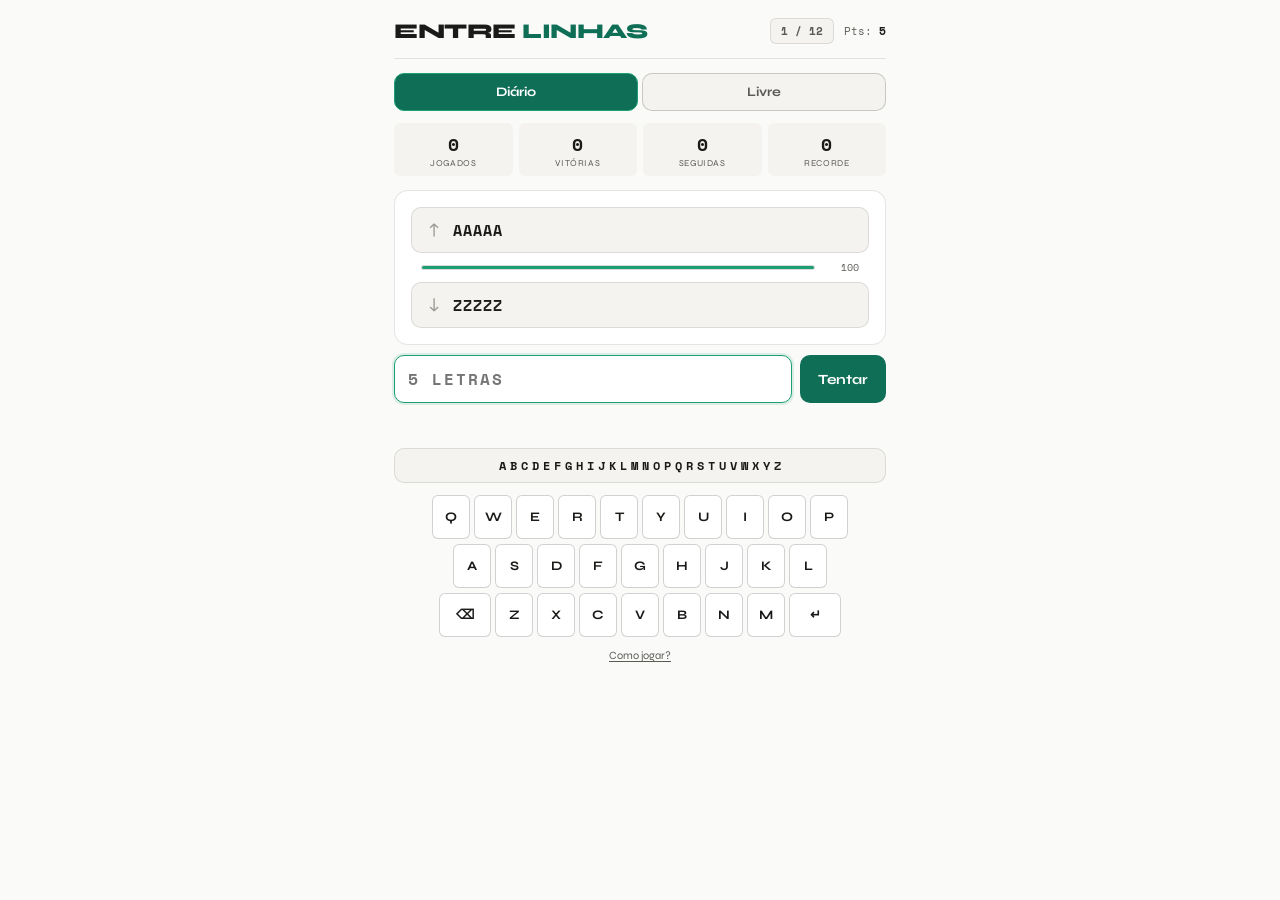
==== index.html @ 38214c8c "Rename entre-linhas.html to index.html" ====
<!DOCTYPE html>
<html lang="pt">
<head>
<meta charset="UTF-8"/>
<meta name="viewport" content="width=device-width, initial-scale=1, maximum-scale=1, user-scalable=no"/>
<title>Entre Linhas</title>
<link rel="preconnect" href="https://fonts.googleapis.com"/>
<link href="https://fonts.googleapis.com/css2?family=Syne:wght@400;700;800&family=Space+Mono:wght@400;700&display=swap" rel="stylesheet"/>
<style>
*{box-sizing:border-box;margin:0;padding:0}
:root{
  --green:#27500A;--green-mid:#3B6D11;--green-light:#EAF3DE;--green-border:#639922;
  --amber:#854F0B;--amber-mid:#BA7517;--amber-light:#FAEEDA;--amber-border:#EF9F27;
  --red:#791F1F;--red-mid:#A32D2D;--red-light:#FCEBEB;--red-border:#E24B4A;
  --teal:#085041;--teal-mid:#0F6E56;--teal-light:#E1F5EE;--teal-border:#1D9E75;
  --bg:#fafaf8;--surface:#fff;--surface2:#f4f3ef;
  --text:#1a1a18;--text2:#5a5a56;--text3:#9a9a94;
  --border:rgba(0,0,0,0.10);--border2:rgba(0,0,0,0.18);
  --radius:10px;--radius-sm:6px;--radius-lg:14px;
}
@media(prefers-color-scheme:dark){
  :root{
    --bg:#1a1a18;--surface:#242420;--surface2:#2e2e2a;
    --text:#f0efe8;--text2:#9a9a94;--text3:#5a5a56;
    --border:rgba(255,255,255,0.09);--border2:rgba(255,255,255,0.16);
    --green-light:#173404;--green-border:#3B6D11;--green:#C0DD97;
    --teal-light:#04342C;--teal-border:#0F6E56;--teal:#9FE1CB;
    --amber-light:#412402;--amber-border:#854F0B;--amber:#FAC775;
    --red-light:#501313;--red-border:#791F1F;--red:#F7C1C1;
  }
}
html,body{background:var(--bg);color:var(--text);font-family:'Syne',sans-serif}
#app{max-width:520px;margin:0 auto;padding:0 14px 40px;display:flex;flex-direction:column}

header{display:flex;align-items:center;justify-content:space-between;padding:18px 0 14px;border-bottom:1px solid var(--border);margin-bottom:14px}
.logo{font-weight:800;font-size:21px;letter-spacing:-0.5px;color:var(--text)}
.logo em{font-style:normal;color:var(--teal-mid)}
@media(prefers-color-scheme:dark){.logo em{color:var(--teal)}}
.header-meta{display:flex;align-items:center;gap:10px}
.badge{background:var(--surface2);border:1px solid var(--border);border-radius:var(--radius-sm);padding:4px 10px;font-family:'Space Mono',monospace;font-size:11px;font-weight:700;color:var(--text2)}
.pts-badge{font-size:11px;color:var(--text2);font-family:'Space Mono',monospace}
.pts-badge b{color:var(--text);font-weight:700}

.mode-selector{display:flex;gap:4px;margin-bottom:12px}
.mode-btn{flex:1;padding:10px;border-radius:var(--radius);border:1px solid var(--border2);background:var(--surface2);font-family:'Syne',sans-serif;font-weight:700;font-size:13px;cursor:pointer;color:var(--text2);transition:all .2s}
.mode-btn.active{background:var(--teal-mid);color:#fff;border-color:var(--teal-border)}
.mode-btn:hover{border-color:var(--border)}

.stats-row{display:grid;grid-template-columns:repeat(4,1fr);gap:6px;margin-bottom:14px}
.stat-card{background:var(--surface2);border-radius:var(--radius-sm);padding:8px 6px;text-align:center}
.stat-n{font-family:'Space Mono',monospace;font-size:18px;font-weight:700;color:var(--text)}
.stat-l{font-size:9px;text-transform:uppercase;letter-spacing:.6px;color:var(--text2);margin-top:1px}

.status-banner{padding:10px 12px;border-radius:var(--radius);border:1px solid var(--border);background:var(--surface2);font-size:12px;color:var(--text2);text-align:center;margin-bottom:10px;display:none}
.status-banner.show{display:block}

.range-panel{background:var(--surface);border:1px solid var(--border);border-radius:var(--radius-lg);padding:16px;margin-bottom:10px}
.word-slot{display:flex;align-items:center;gap:10px;padding:11px 13px;border-radius:var(--radius);border:1px solid var(--border);background:var(--surface2)}
.word-slot.upper{margin-bottom:7px}
.word-slot.lower{margin-top:7px}
.slot-arrow{font-size:18px;color:var(--text3);min-width:18px;text-align:center}
.slot-word{font-family:'Space Mono',monospace;font-size:15px;font-weight:700;letter-spacing:1px;text-transform:uppercase;flex:1;color:var(--text)}
.slot-pct{font-family:'Space Mono',monospace;font-size:11px;font-weight:700;padding:3px 8px;border-radius:var(--radius-sm);background:var(--amber-light);color:var(--amber-mid);white-space:nowrap;text-align:right;min-width:45px}
@media(prefers-color-scheme:dark){.slot-pct{color:var(--amber)}}

.bar-wrap{display:flex;align-items:center;gap:10px;margin:2px 10px}
.bar-track{flex:1;height:5px;background:var(--surface2);border-radius:3px;border:1px solid var(--border);position:relative}
.bar-fill{position:absolute;top:0;bottom:0;background:var(--teal-border);border-radius:3px;transition:all .4s ease}
.bar-pct{font-family:'Space Mono',monospace;font-size:10px;color:var(--text2);min-width:34px;text-align:right}

.result-box{border-radius:var(--radius-lg);border:1px solid;padding:18px;text-align:center;margin-bottom:12px;display:none}
.result-box.win{background:var(--teal-light);border-color:var(--teal-border);display:block}
.result-box.lose{background:var(--red-light);border-color:var(--red-border);display:block}
.result-title{font-size:17px;font-weight:800;color:var(--text);margin-bottom:6px}
.result-secret{font-family:'Space Mono',monospace;font-size:22px;font-weight:700;letter-spacing:2px;text-transform:uppercase;margin:8px 0}
.result-secret.win{color:var(--teal-mid)}
.result-secret.lose{color:var(--red-mid)}
@media(prefers-color-scheme:dark){.result-secret.win{color:var(--teal)}.result-secret.lose{color:var(--red)}}
.result-sub{font-size:13px;color:var(--text2)}
.new-btn{margin-top:12px;padding:9px 22px;border-radius:var(--radius-sm);border:1px solid var(--border2);background:var(--surface);font-family:'Syne',sans-serif;font-weight:700;font-size:13px;cursor:pointer;color:var(--text);transition:background .2s}
.new-btn:hover{background:var(--surface2)}

.input-row{display:flex;gap:8px;margin-bottom:5px}
.word-input{flex:1;font-family:'Space Mono',monospace;font-size:16px;font-weight:700;letter-spacing:2px;text-transform:uppercase;padding:11px 13px;border-radius:var(--radius);border:1px solid var(--border2);background:var(--surface);color:var(--text);outline:none;transition:border-color .2s,box-shadow .2s}
.word-input:focus{border-color:var(--teal-border);box-shadow:0 0 0 2px rgba(29,158,117,.14)}
.word-input.shake{animation:shake .3s ease}
@keyframes shake{0%,100%{transform:translateX(0)}25%{transform:translateX(-4px)}75%{transform:translateX(4px)}}
.submit-btn{padding:11px 18px;background:var(--teal-mid);color:#fff;border:none;border-radius:var(--radius);font-family:'Syne',sans-serif;font-weight:700;font-size:14px;cursor:pointer;transition:opacity .2s;white-space:nowrap}
.submit-btn:hover{opacity:.85}
.submit-btn:disabled{opacity:.4;cursor:not-allowed}
.error-line{font-size:12px;color:var(--red-mid);min-height:16px;margin-bottom:6px;font-weight:600}
@media(prefers-color-scheme:dark){.error-line{color:var(--red)}}
.validating-hint{font-size:11px;color:var(--text3);text-align:center;min-height:14px;margin-bottom:4px}

.alphabet-row{display:flex;justify-content:center;gap:4px;margin-bottom:8px;flex-wrap:wrap;padding:8px;background:var(--surface2);border-radius:var(--radius);border:1px solid var(--border)}
.alpha-letter{font-family:'Space Mono',monospace;font-size:12px;font-weight:700;color:var(--text);text-transform:uppercase;cursor:default}

.keyboard{display:flex;flex-direction:column;gap:5px;user-select:none;margin-top:4px}
.kb-row{display:flex;justify-content:center;gap:4px}
.kb-key{
  height:44px;min-width:28px;flex:1;max-width:38px;
  border-radius:var(--radius-sm);border:1px solid var(--border2);
  background:var(--surface2);color:var(--text);
  font-family:'Syne',sans-serif;font-size:13px;font-weight:700;
  cursor:pointer;display:flex;align-items:center;justify-content:center;
  transition:background .12s,opacity .12s,border-color .12s;
  text-transform:uppercase;
}
.kb-key:active{transform:scale(.93)}
.kb-key.wide{max-width:52px;font-size:11px;min-width:38px}
.kb-key.available{background:var(--surface);border-color:var(--border2);color:var(--text)}
.kb-key.unavailable{background:transparent;border-color:var(--border);color:var(--text3);opacity:.28;pointer-events:none}
.kb-key.special{background:var(--surface);border-color:var(--border2);color:var(--text);max-width:52px;min-width:38px}

.help-toggle{font-size:11px;color:var(--text2);text-align:center;cursor:pointer;text-decoration:underline;text-underline-offset:2px;padding:12px 0 0}
.help-box{background:var(--surface2);border:1px solid var(--border);border-radius:var(--radius);padding:13px 15px;font-size:12px;color:var(--text2);line-height:1.75;margin-top:8px;display:none}
.help-box.open{display:block}
.help-box strong{color:var(--text);font-weight:700}
</style>
</head>
<body>
<div id="app">
  <header>
    <div class="logo">ENTRE <em>LINHAS</em></div>
    <div class="header-meta">
      <span class="badge" id="attempt-badge">1 / 12</span>
      <span class="pts-badge">Pts: <b id="pts">5</b></span>
    </div>
  </header>

  <div class="mode-selector">
    <button class="mode-btn active" id="daily-btn" onclick="switchMode('daily')">Diário</button>
    <button class="mode-btn" id="free-btn" onclick="switchMode('free')">Livre</button>
  </div>

  <div class="status-banner" id="status-banner"></div>

  <div class="stats-row">
    <div class="stat-card"><div class="stat-n" id="s-played">0</div><div class="stat-l">Jogados</div></div>
    <div class="stat-card"><div class="stat-n" id="s-wins">0</div><div class="stat-l">Vitórias</div></div>
    <div class="stat-card"><div class="stat-n" id="s-streak">0</div><div class="stat-l">Seguidas</div></div>
    <div class="stat-card"><div class="stat-n" id="s-best">0</div><div class="stat-l">Recorde</div></div>
  </div>

  <div class="range-panel">
    <div class="word-slot upper">
      <span class="slot-arrow">↑</span>
      <span class="slot-word" id="upper-word">AAAAA</span>
      <span class="slot-pct" id="upper-pct" style="display:none"></span>
    </div>
    <div class="bar-wrap">
      <div class="bar-track">
        <div class="bar-fill" id="bar-fill" style="left:0%;width:100%"></div>
      </div>
      <span class="bar-pct" id="bar-pct">100</span>
    </div>
    <div class="word-slot lower">
      <span class="slot-arrow">↓</span>
      <span class="slot-word" id="lower-word">ZZZZZ</span>
      <span class="slot-pct" id="lower-pct" style="display:none"></span>
    </div>
  </div>

  <div class="result-box" id="result-box">
    <div class="result-title" id="result-title"></div>
    <div class="result-secret" id="result-secret"></div>
    <div class="result-sub" id="result-sub"></div>
    <button class="new-btn" onclick="newGame()">Novo Jogo</button>
  </div>

  <div class="input-row">
    <input type="text" id="word-input" class="word-input" placeholder="5 letras" maxlength="5"
      autocomplete="off" autocorrect="off" autocapitalize="off" spellcheck="false"/>
    <button class="submit-btn" id="submit-btn" onclick="submitGuess()">Tentar</button>
  </div>
  <div class="error-line" id="error-line"></div>
  <div class="validating-hint" id="validating-hint"></div>

  <div class="alphabet-row" id="alphabet-row"></div>
  <div class="keyboard" id="keyboard"></div>

  <div class="help-toggle" onclick="toggleHelp()">Como jogar?</div>
  <div class="help-box" id="help-box">
    <strong>Objetivo:</strong> Descobre a palavra secreta de 5 letras escondida entre duas palavras ordenadas alfabeticamente.<br><br>
    <strong>Modos:</strong><br>
    • <strong>Diário:</strong> Uma palavra por dia. Todos têm a mesma palavra. Podes jogar apenas uma vez por dia.<br>
    • <strong>Livre:</strong> Gera palavras aleatórias. Joga quantas vezes quiseres.<br><br>
    <strong>Intervalo:</strong> A barra mostra o espaço restante. As percentagens indicam a distância até à palavra secreta.<br><br>
    <strong>Teclado inteligente:</strong> A linha de letras mostra apenas as letras possíveis para cada posição.<br><br>
    <strong>Validação:</strong> Tens <strong>12 tentativas</strong>. As palavras são validadas por IA.
  </div>
</div>

<script>
const MAX_ATT=12;
let gameMode='daily'; // 'daily' or 'free'
let secret='', upperBound='aaaaa', lowerBound='zzzzz', attempts=0, gameOver=false;
let stats={daily:{played:0,wins:0,streak:0,best:0},free:{played:0,wins:0,streak:0,best:0}};
let wordCache=new Map(); // Cache de palavras validadas

/* ─── UTILS ─────────────────────────────────── */
function norm(s){return s.normalize("NFD").replace(/[\u0300-\u036f]/g,"").toLowerCase().trim();}
function strCmp(a,b){return a<b?-1:a>b?1:0;}

function formatDist(d){
  if(d<0.01) return d.toFixed(2);
  if(d<10) return d.toFixed(1);
  return Math.round(d).toString();
}

/* ─── STORAGE ─────────────────────────────────── */
function loadStats(){
  const stored=localStorage.getItem('entrelinhas_stats');
  if(stored){
    try{stats=JSON.parse(stored);}
    catch(e){console.error('Stats load error');}
  }
}

function saveStats(){
  localStorage.setItem('entrelinhas_stats',JSON.stringify(stats));
}

function getTodayKey(){
  const d=new Date();
  return `${d.getFullYear()}-${d.getMonth()}-${d.getDate()}`;
}

function getDailySecret(){
  const key='daily_secret_'+getTodayKey();
  let word=sessionStorage.getItem(key);
  if(!word){
    word=pickSecretRandom();
    sessionStorage.setItem(key,word);
  }
  return word;
}

function hasDailyPlayed(){
  const key='daily_played_'+getTodayKey();
  return sessionStorage.getItem(key)===1+'';
}

function markDailyPlayed(){
  const key='daily_played_'+getTodayKey();
  sessionStorage.setItem(key,'1');
}

/* ─── SMART KEYBOARD ────────────────────────── */
function getValidLetters(typed){
  const pos=typed.length;
  if(pos>=5) return new Set();
  const valid=new Set();
  for(let c=97;c<=122;c++){
    const letter=String.fromCharCode(c);
    const prefix=typed+letter;
    const lo=prefix+'aaaaa'.slice(prefix.length);
    const hi=prefix+'zzzzz'.slice(prefix.length);
    if(strCmp(lo,lowerBound)<0 && strCmp(hi,upperBound)>0){
      valid.add(letter);
    }
  }
  return valid;
}

function buildAlphabet(){
  const typed=norm(document.getElementById('word-input').value||'');
  const valid=getValidLetters(typed);
  const row=document.getElementById('alphabet-row');
  row.innerHTML='';
  for(let c=97;c<=122;c++){
    const letter=String.fromCharCode(c);
    const span=document.createElement('span');
    span.className='alpha-letter';
    span.textContent=letter;
    span.style.opacity=valid.has(letter)?'1':'0.3';
    row.appendChild(span);
  }
}

const ROWS=[['q','w','e','r','t','y','u','i','o','p'],
            ['a','s','d','f','g','h','j','k','l'],
            ['⌫','z','x','c','v','b','n','m','↵']];

function buildKeyboard(){
  const typed=norm(document.getElementById('word-input').value||'');
  const valid=getValidLetters(typed);
  const kb=document.getElementById('keyboard');
  kb.innerHTML='';
  ROWS.forEach(row=>{
    const r=document.createElement('div');r.className='kb-row';
    row.forEach(k=>{
      const btn=document.createElement('button');
      const isSpecial=k==='⌫'||k==='↵';
      if(isSpecial){
        btn.className='kb-key special';
      } else {
        btn.className='kb-key '+(valid.has(k)?'available':'unavailable');
      }
      btn.textContent=k;
      btn.onclick=()=>handleKey(k);
      r.appendChild(btn);
    });
    kb.appendChild(r);
  });
}

function handleKey(k){
  if(gameOver)return;
  const inp=document.getElementById('word-input');
  if(k==='⌫'){inp.value=inp.value.slice(0,-1);buildKeyboard();buildAlphabet();return;}
  if(k==='↵'){submitGuess();return;}
  const typed=norm(inp.value);
  const valid=getValidLetters(typed);
  if(inp.value.length<5 && valid.has(k)){
    inp.value+=k;
    buildKeyboard();
    buildAlphabet();
  }
}

/* ─── DISTANCE ─────────────────────────────────── */
function pickSecretRandom(){
  // Gera uma palavra aleatória válida
  // Como não temos lista pré-carregada, vamos usar a API para gerar
  // Por enquanto, retorna uma palavra "aleatória" de um conjunto base
  const baseWords=['resto','rezar','pedra','comer','jugar','risco','verde','entre','lugar','porta'];
  return baseWords[Math.floor(Math.random()*baseWords.length)];
}

function getIdx(w){
  // Aproximação: usa apenas a primeira letra + posição relativa estimada
  return w.charCodeAt(0)-97+Math.random()*26;
}

function distPct(guessWord){
  const si=getIdx(secret);
  const gi=getIdx(guessWord);
  const d=Math.abs(si-gi);
  const pct=(d/52)*100; // 26 letras * 2
  return pct;
}

function calcBar(){
  document.getElementById('bar-pct').textContent='100';
}

function updateSlotPcts(){
  const upEl=document.getElementById('upper-pct');
  const loEl=document.getElementById('lower-pct');
  if(upperBound==='aaaaa'&&lowerBound==='zzzzz'){
    upEl.style.display='none';loEl.style.display='none';return;
  }
  if(upperBound!=='aaaaa'){
    const p=distPct(upperBound);
    upEl.textContent=formatDist(p);upEl.style.display='';
  } else {upEl.style.display='none';}
  if(lowerBound!=='zzzzz'){
    const p=distPct(lowerBound);
    loEl.textContent=formatDist(p);loEl.style.display='';
  } else {loEl.style.display='none';}
}

/* ─── SWITCH MODE ─────────────────────────────── */
function switchMode(mode){
  if(gameMode===mode)return;
  gameMode=mode;
  document.getElementById('daily-btn').classList.toggle('active',mode==='daily');
  document.getElementById('free-btn').classList.toggle('active',mode==='free');
  updateStats();
  initGame();
}

/* ─── INIT GAME ──────────────────────────────── */
function initGame(){
  attempts=0;gameOver=false;
  upperBound='aaaaa';lowerBound='zzzzz';
  
  // Check daily limit
  if(gameMode==='daily'){
    if(hasDailyPlayed()){
      showStatus('Já jogaste hoje! Volta amanhã para uma nova palavra.','info');
      document.getElementById('word-input').disabled=true;
      document.getElementById('submit-btn').disabled=true;
      document.getElementById('result-box').classList.add('lose');
      document.getElementById('result-box').style.display='block';
      document.getElementById('result-title').textContent='Já jogaste hoje';
      document.getElementById('result-secret').textContent=getDailySecret().toUpperCase();
      document.getElementById('result-secret').className='result-secret lose';
      document.getElementById('result-sub').textContent='Volta amanhã para uma nova palavra.';
      document.getElementById('result-box').querySelector('.new-btn').style.display='none';
      return;
    }
    secret=getDailySecret();
  } else {
    secret=pickSecretRandom();
  }

  document.getElementById('upper-word').textContent='AAAAA';
  document.getElementById('lower-word').textContent='ZZZZZ';
  document.getElementById('upper-pct').style.display='none';
  document.getElementById('lower-pct').style.display='none';
  document.getElementById('bar-fill').style.left='0%';
  document.getElementById('bar-fill').style.width='100%';
  document.getElementById('bar-pct').textContent='100';
  document.getElementById('attempt-badge').textContent='1 / '+MAX_ATT;
  document.getElementById('pts').textContent='5';
  document.getElementById('result-box').className='result-box';
  document.getElementById('result-box').querySelector('.new-btn').style.display='';
  document.getElementById('word-input').value='';
  document.getElementById('word-input').disabled=false;
  document.getElementById('submit-btn').disabled=false;
  document.getElementById('error-line').textContent='';
  document.getElementById('validating-hint').textContent='';
  document.getElementById('status-banner').classList.remove('show');
  buildKeyboard();
  buildAlphabet();
  updateStats();
  document.getElementById('word-input').focus();
}

function updateStats(){
  const s=stats[gameMode];
  document.getElementById('s-played').textContent=s.played;
  document.getElementById('s-wins').textContent=s.wins;
  document.getElementById('s-streak').textContent=s.streak;
  document.getElementById('s-best').textContent=s.best;
}

/* ─── VALIDATE via API ───────────────────────── */
async function validateWord(word){
  if(wordCache.has(word)) return wordCache.get(word);
  
  try{
    const res=await fetch("https://api.anthropic.com/v1/messages",{
      method:"POST",
      headers:{"Content-Type":"application/json"},
      body:JSON.stringify({
        model:"claude-sonnet-4-20250514",
        max_tokens:60,
        system:`You are a Portuguese dictionary validator. When given a 5-letter sequence, respond ONLY with JSON: {"valid":true} if it is a real Portuguese word, or {"valid":false} if not. No explanation.`,
        messages:[{role:"user",content:word}]
      })
    });
    const data=await res.json();
    if(!data.content||!data.content[0]) return false;
    const txt=data.content.map(b=>b.text||"").join("").trim().replace(/```json|```/g,"");
    const result=JSON.parse(txt).valid===true;
    wordCache.set(word,result);
    return result;
  }catch(e){
    console.error('Validation error:',e);
    return false;
  }
}

/* ─── SUBMIT ─────────────────────────────────── */
async function submitGuess(){
  if(gameOver)return;
  const inp=document.getElementById('word-input');
  const guess=norm(inp.value);

  if(guess.length!==5){setError('Escreve exatamente 5 letras.');shake();return;}
  if(!/^[a-z]+$/.test(guess)){setError('Usa apenas letras.');shake();return;}

  if(strCmp(guess,upperBound)<=0){
    setError('Palavra anterior ou igual ao limite superior!');shake();return;
  }
  if(strCmp(guess,lowerBound)>=0){
    setError('Palavra posterior ou igual ao limite inferior!');shake();return;
  }

  setLoading(true);
  document.getElementById('validating-hint').textContent='A verificar palavra...';
  const valid=await validateWord(guess);
  document.getElementById('validating-hint').textContent='';
  setLoading(false);

  if(!valid){setError('Palavra não encontrada no dicionário português.');shake();return;}
  clearError();

  attempts++;

  if(guess===secret){
    endGame(true);
    return;
  }

  const before=strCmp(secret,guess)<0;

  if(before){
    lowerBound=guess;
    document.getElementById('lower-word').textContent=guess.toUpperCase();
  } else {
    upperBound=guess;
    document.getElementById('upper-word').textContent=guess.toUpperCase();
  }

  calcBar();
  updateSlotPcts();

  document.getElementById('attempt-badge').textContent=(attempts+1)+' / '+MAX_ATT;
  document.getElementById('pts').textContent=Math.max(0,5-Math.floor(attempts/2));
  inp.value='';
  buildKeyboard();
  buildAlphabet();
  inp.focus();

  if(attempts>=MAX_ATT) endGame(false);
}

/* ─── END GAME ────────────────────────────────── */
function endGame(won){
  gameOver=true;
  const s=stats[gameMode];
  s.played++;
  document.getElementById('word-input').disabled=true;
  document.getElementById('submit-btn').disabled=true;
  const score=Math.max(0,5-Math.floor((attempts-1)/2));
  const box=document.getElementById('result-box');
  
  if(won){
    s.wins++;s.streak++;
    if(s.streak>s.best)s.best=s.streak;
    box.className='result-box win';
    document.getElementById('result-title').textContent=
      attempts===1?'Incrível! Primeira tentativa!':`Parabéns! Em ${attempts} tentativa${attempts>1?'s':''}`;
    document.getElementById('result-secret').textContent=secret.toUpperCase();
    document.getElementById('result-secret').className='result-secret win';
    document.getElementById('result-sub').textContent=`Pontuação: ${score} pontos`;
    if(gameMode==='daily') markDailyPlayed();
  } else {
    s.streak=0;
    box.className='result-box lose';
    document.getElementById('result-title').textContent='Que pena! Chegaste ao limite.';
    document.getElementById('result-secret').textContent=secret.toUpperCase();
    document.getElementById('result-secret').className='result-secret lose';
    document.getElementById('result-sub').textContent='Esta era a palavra secreta.';
    if(gameMode==='daily') markDailyPlayed();
  }
  updateStats();
  saveStats();
}

/* ─── HELPERS ─────────────────────────────────── */
function setError(msg){document.getElementById('error-line').textContent=msg;}
function clearError(){document.getElementById('error-line').textContent='';}
function showStatus(msg,type){
  const banner=document.getElementById('status-banner');
  banner.textContent=msg;
  banner.classList.add('show');
}
function shake(){
  const inp=document.getElementById('word-input');
  inp.classList.add('shake');
  setTimeout(()=>inp.classList.remove('shake'),350);
}
function setLoading(on){
  const btn=document.getElementById('submit-btn');
  btn.disabled=on;
  btn.textContent=on?'...':'Tentar';
}
function toggleHelp(){document.getElementById('help-box').classList.toggle('open');}
function newGame(){initGame();}

document.getElementById('word-input').addEventListener('input',()=>{clearError();buildKeyboard();buildAlphabet();});
document.getElementById('word-input').addEventListener('keydown',e=>{
  if(e.key==='Enter')submitGuess();
});

loadStats();
initGame();
</script>
</body>
</html>
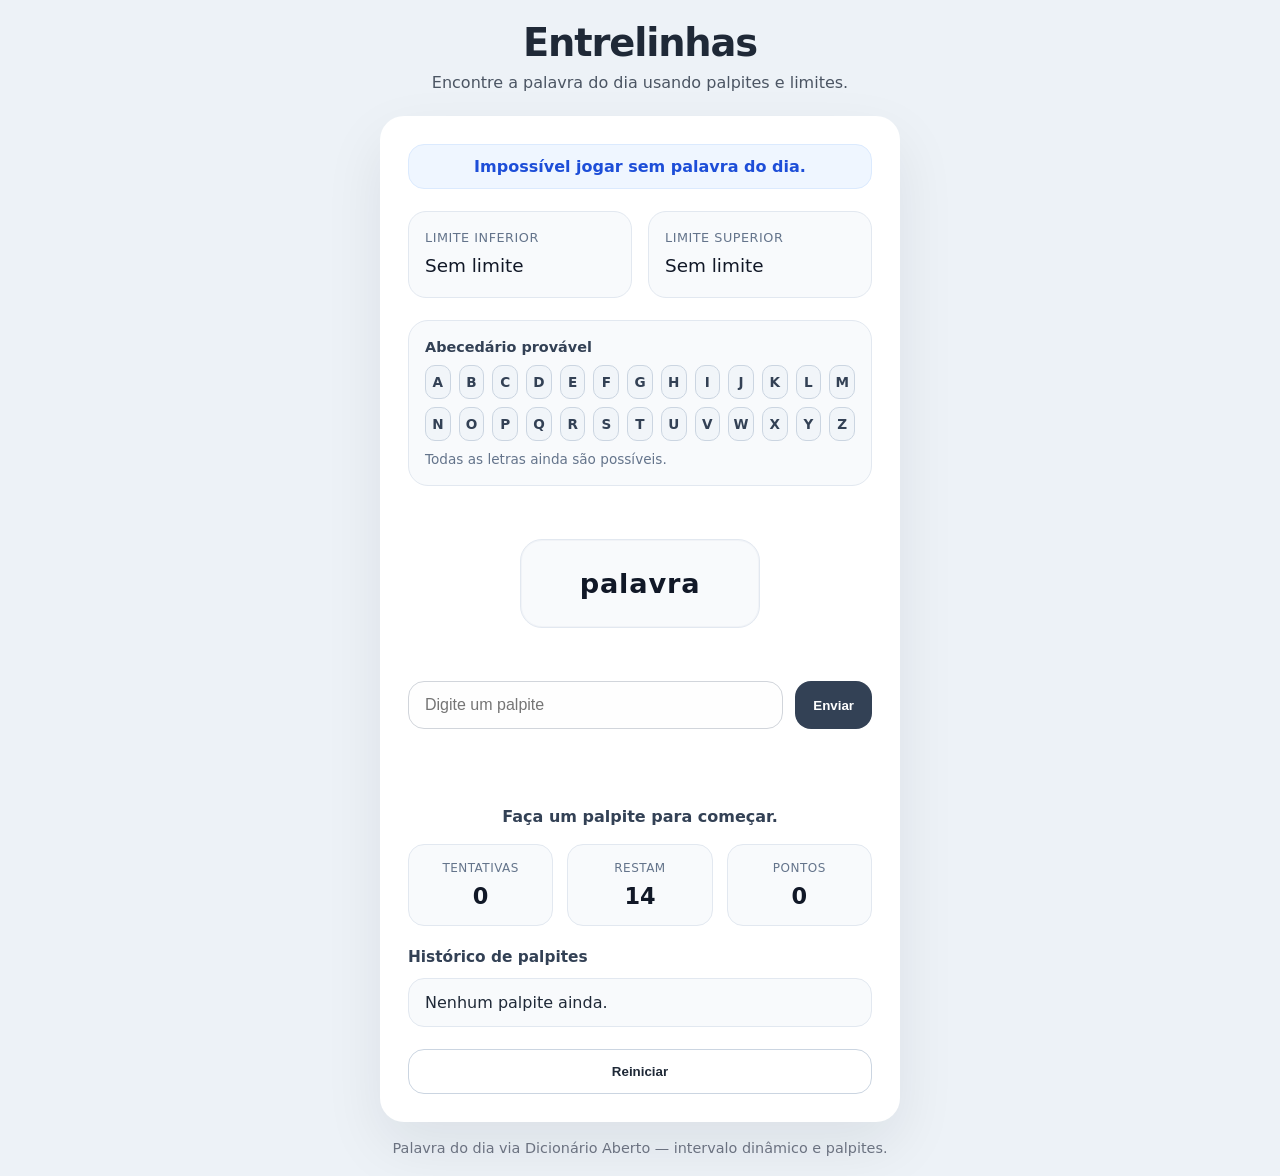
==== commit 22b957d2: "Listagem de palavras de 5 letras" ====
--- a/index.html
+++ b/index.html
@@ -1,575 +1,90 @@
 <!DOCTYPE html>
-<html lang="pt">
+<html lang="pt-BR">
 <head>
-<meta charset="UTF-8"/>
-<meta name="viewport" content="width=device-width, initial-scale=1, maximum-scale=1, user-scalable=no"/>
-<title>Entre Linhas</title>
-<link rel="preconnect" href="https://fonts.googleapis.com"/>
-<link href="https://fonts.googleapis.com/css2?family=Syne:wght@400;700;800&family=Space+Mono:wght@400;700&display=swap" rel="stylesheet"/>
-<style>
-*{box-sizing:border-box;margin:0;padding:0}
-:root{
-  --green:#27500A;--green-mid:#3B6D11;--green-light:#EAF3DE;--green-border:#639922;
-  --amber:#854F0B;--amber-mid:#BA7517;--amber-light:#FAEEDA;--amber-border:#EF9F27;
-  --red:#791F1F;--red-mid:#A32D2D;--red-light:#FCEBEB;--red-border:#E24B4A;
-  --teal:#085041;--teal-mid:#0F6E56;--teal-light:#E1F5EE;--teal-border:#1D9E75;
-  --bg:#fafaf8;--surface:#fff;--surface2:#f4f3ef;
-  --text:#1a1a18;--text2:#5a5a56;--text3:#9a9a94;
-  --border:rgba(0,0,0,0.10);--border2:rgba(0,0,0,0.18);
-  --radius:10px;--radius-sm:6px;--radius-lg:14px;
-}
-@media(prefers-color-scheme:dark){
-  :root{
-    --bg:#1a1a18;--surface:#242420;--surface2:#2e2e2a;
-    --text:#f0efe8;--text2:#9a9a94;--text3:#5a5a56;
-    --border:rgba(255,255,255,0.09);--border2:rgba(255,255,255,0.16);
-    --green-light:#173404;--green-border:#3B6D11;--green:#C0DD97;
-    --teal-light:#04342C;--teal-border:#0F6E56;--teal:#9FE1CB;
-    --amber-light:#412402;--amber-border:#854F0B;--amber:#FAC775;
-    --red-light:#501313;--red-border:#791F1F;--red:#F7C1C1;
-  }
-}
-html,body{background:var(--bg);color:var(--text);font-family:'Syne',sans-serif}
-#app{max-width:520px;margin:0 auto;padding:0 14px 40px;display:flex;flex-direction:column}
-
-header{display:flex;align-items:center;justify-content:space-between;padding:18px 0 14px;border-bottom:1px solid var(--border);margin-bottom:14px}
-.logo{font-weight:800;font-size:21px;letter-spacing:-0.5px;color:var(--text)}
-.logo em{font-style:normal;color:var(--teal-mid)}
-@media(prefers-color-scheme:dark){.logo em{color:var(--teal)}}
-.header-meta{display:flex;align-items:center;gap:10px}
-.badge{background:var(--surface2);border:1px solid var(--border);border-radius:var(--radius-sm);padding:4px 10px;font-family:'Space Mono',monospace;font-size:11px;font-weight:700;color:var(--text2)}
-.pts-badge{font-size:11px;color:var(--text2);font-family:'Space Mono',monospace}
-.pts-badge b{color:var(--text);font-weight:700}
-
-.mode-selector{display:flex;gap:4px;margin-bottom:12px}
-.mode-btn{flex:1;padding:10px;border-radius:var(--radius);border:1px solid var(--border2);background:var(--surface2);font-family:'Syne',sans-serif;font-weight:700;font-size:13px;cursor:pointer;color:var(--text2);transition:all .2s}
-.mode-btn.active{background:var(--teal-mid);color:#fff;border-color:var(--teal-border)}
-.mode-btn:hover{border-color:var(--border)}
-
-.stats-row{display:grid;grid-template-columns:repeat(4,1fr);gap:6px;margin-bottom:14px}
-.stat-card{background:var(--surface2);border-radius:var(--radius-sm);padding:8px 6px;text-align:center}
-.stat-n{font-family:'Space Mono',monospace;font-size:18px;font-weight:700;color:var(--text)}
-.stat-l{font-size:9px;text-transform:uppercase;letter-spacing:.6px;color:var(--text2);margin-top:1px}
-
-.status-banner{padding:10px 12px;border-radius:var(--radius);border:1px solid var(--border);background:var(--surface2);font-size:12px;color:var(--text2);text-align:center;margin-bottom:10px;display:none}
-.status-banner.show{display:block}
-
-.range-panel{background:var(--surface);border:1px solid var(--border);border-radius:var(--radius-lg);padding:16px;margin-bottom:10px}
-.word-slot{display:flex;align-items:center;gap:10px;padding:11px 13px;border-radius:var(--radius);border:1px solid var(--border);background:var(--surface2)}
-.word-slot.upper{margin-bottom:7px}
-.word-slot.lower{margin-top:7px}
-.slot-arrow{font-size:18px;color:var(--text3);min-width:18px;text-align:center}
-.slot-word{font-family:'Space Mono',monospace;font-size:15px;font-weight:700;letter-spacing:1px;text-transform:uppercase;flex:1;color:var(--text)}
-.slot-pct{font-family:'Space Mono',monospace;font-size:11px;font-weight:700;padding:3px 8px;border-radius:var(--radius-sm);background:var(--amber-light);color:var(--amber-mid);white-space:nowrap;text-align:right;min-width:45px}
-@media(prefers-color-scheme:dark){.slot-pct{color:var(--amber)}}
-
-.bar-wrap{display:flex;align-items:center;gap:10px;margin:2px 10px}
-.bar-track{flex:1;height:5px;background:var(--surface2);border-radius:3px;border:1px solid var(--border);position:relative}
-.bar-fill{position:absolute;top:0;bottom:0;background:var(--teal-border);border-radius:3px;transition:all .4s ease}
-.bar-pct{font-family:'Space Mono',monospace;font-size:10px;color:var(--text2);min-width:34px;text-align:right}
-
-.result-box{border-radius:var(--radius-lg);border:1px solid;padding:18px;text-align:center;margin-bottom:12px;display:none}
-.result-box.win{background:var(--teal-light);border-color:var(--teal-border);display:block}
-.result-box.lose{background:var(--red-light);border-color:var(--red-border);display:block}
-.result-title{font-size:17px;font-weight:800;color:var(--text);margin-bottom:6px}
-.result-secret{font-family:'Space Mono',monospace;font-size:22px;font-weight:700;letter-spacing:2px;text-transform:uppercase;margin:8px 0}
-.result-secret.win{color:var(--teal-mid)}
-.result-secret.lose{color:var(--red-mid)}
-@media(prefers-color-scheme:dark){.result-secret.win{color:var(--teal)}.result-secret.lose{color:var(--red)}}
-.result-sub{font-size:13px;color:var(--text2)}
-.new-btn{margin-top:12px;padding:9px 22px;border-radius:var(--radius-sm);border:1px solid var(--border2);background:var(--surface);font-family:'Syne',sans-serif;font-weight:700;font-size:13px;cursor:pointer;color:var(--text);transition:background .2s}
-.new-btn:hover{background:var(--surface2)}
-
-.input-row{display:flex;gap:8px;margin-bottom:5px}
-.word-input{flex:1;font-family:'Space Mono',monospace;font-size:16px;font-weight:700;letter-spacing:2px;text-transform:uppercase;padding:11px 13px;border-radius:var(--radius);border:1px solid var(--border2);background:var(--surface);color:var(--text);outline:none;transition:border-color .2s,box-shadow .2s}
-.word-input:focus{border-color:var(--teal-border);box-shadow:0 0 0 2px rgba(29,158,117,.14)}
-.word-input.shake{animation:shake .3s ease}
-@keyframes shake{0%,100%{transform:translateX(0)}25%{transform:translateX(-4px)}75%{transform:translateX(4px)}}
-.submit-btn{padding:11px 18px;background:var(--teal-mid);color:#fff;border:none;border-radius:var(--radius);font-family:'Syne',sans-serif;font-weight:700;font-size:14px;cursor:pointer;transition:opacity .2s;white-space:nowrap}
-.submit-btn:hover{opacity:.85}
-.submit-btn:disabled{opacity:.4;cursor:not-allowed}
-.error-line{font-size:12px;color:var(--red-mid);min-height:16px;margin-bottom:6px;font-weight:600}
-@media(prefers-color-scheme:dark){.error-line{color:var(--red)}}
-.validating-hint{font-size:11px;color:var(--text3);text-align:center;min-height:14px;margin-bottom:4px}
-
-.alphabet-row{display:flex;justify-content:center;gap:4px;margin-bottom:8px;flex-wrap:wrap;padding:8px;background:var(--surface2);border-radius:var(--radius);border:1px solid var(--border)}
-.alpha-letter{font-family:'Space Mono',monospace;font-size:12px;font-weight:700;color:var(--text);text-transform:uppercase;cursor:default}
-
-.keyboard{display:flex;flex-direction:column;gap:5px;user-select:none;margin-top:4px}
-.kb-row{display:flex;justify-content:center;gap:4px}
-.kb-key{
-  height:44px;min-width:28px;flex:1;max-width:38px;
-  border-radius:var(--radius-sm);border:1px solid var(--border2);
-  background:var(--surface2);color:var(--text);
-  font-family:'Syne',sans-serif;font-size:13px;font-weight:700;
-  cursor:pointer;display:flex;align-items:center;justify-content:center;
-  transition:background .12s,opacity .12s,border-color .12s;
-  text-transform:uppercase;
-}
-.kb-key:active{transform:scale(.93)}
-.kb-key.wide{max-width:52px;font-size:11px;min-width:38px}
-.kb-key.available{background:var(--surface);border-color:var(--border2);color:var(--text)}
-.kb-key.unavailable{background:transparent;border-color:var(--border);color:var(--text3);opacity:.28;pointer-events:none}
-.kb-key.special{background:var(--surface);border-color:var(--border2);color:var(--text);max-width:52px;min-width:38px}
-
-.help-toggle{font-size:11px;color:var(--text2);text-align:center;cursor:pointer;text-decoration:underline;text-underline-offset:2px;padding:12px 0 0}
-.help-box{background:var(--surface2);border:1px solid var(--border);border-radius:var(--radius);padding:13px 15px;font-size:12px;color:var(--text2);line-height:1.75;margin-top:8px;display:none}
-.help-box.open{display:block}
-.help-box strong{color:var(--text);font-weight:700}
-</style>
+    <meta charset="UTF-8">
+    <meta name="viewport" content="width=device-width, initial-scale=1.0">
+    <title>Betweenle - Português</title>
+    <link rel="stylesheet" href="style.css">
 </head>
 <body>
-<div id="app">
-  <header>
-    <div class="logo">ENTRE <em>LINHAS</em></div>
-    <div class="header-meta">
-      <span class="badge" id="attempt-badge">1 / 12</span>
-      <span class="pts-badge">Pts: <b id="pts">5</b></span>
+    <div class="container">
+        <header>
+            <h1>Entrelinhas</h1>
+            <p class="subtitle">Encontre a palavra do dia usando palpites e limites.</p>
+        </header>
+
+        <div class="game-board">
+            <div id="dailyWordStatus" class="daily-status">A carregar a palavra do dia…</div>
+
+            <div class="interval-row">
+                <div class="interval-card">
+                    <label>Limite inferior</label>
+                    <div id="lowerBound" class="interval-value">—</div>
+                </div>
+                <div class="interval-card">
+                    <label>Limite superior</label>
+                    <div id="upperBound" class="interval-value">—</div>
+                </div>
+            </div>
+
+            <div class="alphabet-card">
+                <div class="alphabet-title">Abecedário provável</div>
+                <div id="alphabetRow" class="alphabet-row"></div>
+                <div id="alphabetHint" class="alphabet-hint">Use os limites para ver letras fixas e possíveis.</div>
+            </div>
+
+            <div class="guess-preview" id="guessPreview">
+                <div id="distanceAbove" class="distance-label distance-above"></div>
+                <div class="guess-card">
+                    <span id="currentGuess">palavra</span>
+                </div>
+                <div id="distanceBelow" class="distance-label distance-below"></div>
+            </div>
+
+            <div class="input-section">
+                <input
+                    type="text"
+                    id="guessInput"
+                    placeholder="Digite um palpite"
+                    autocomplete="off"
+                    spellcheck="false"
+                >
+                <button id="submitBtn">Enviar</button>
+            </div>
+
+            <div id="message" class="message"></div>
+            <div id="distanceInfo" class="distance-info">Faça um palpite para começar.</div>
+
+            <div class="stats">
+                <div class="stat-item">
+                    <span class="stat-label">Tentativas</span>
+                    <strong id="attempts">0</strong>
+                </div>
+                <div class="stat-item">
+                    <span class="stat-label">Restam</span>
+                    <strong id="remaining">14</strong>
+                </div>
+                <div class="stat-item">
+                    <span class="stat-label">Pontos</span>
+                    <strong id="score">0</strong>
+                </div>
+            </div>
+
+            <div class="guess-list-card">
+                <h3>Histórico de palpites</h3>
+                <div id="guessList" class="guess-list"></div>
+            </div>
+
+            <div class="actions">
+                <button id="newGameBtn" class="secondary-btn">Reiniciar</button>
+            </div>
+        </div>
+
+        <footer>
+            <p>Palavra do dia via Dicionário Aberto — intervalo dinâmico e palpites.</p>
+        </footer>
     </div>
-  </header>
 
-  <div class="mode-selector">
-    <button class="mode-btn active" id="daily-btn" onclick="switchMode('daily')">Diário</button>
-    <button class="mode-btn" id="free-btn" onclick="switchMode('free')">Livre</button>
-  </div>
-
-  <div class="status-banner" id="status-banner"></div>
-
-  <div class="stats-row">
-    <div class="stat-card"><div class="stat-n" id="s-played">0</div><div class="stat-l">Jogados</div></div>
-    <div class="stat-card"><div class="stat-n" id="s-wins">0</div><div class="stat-l">Vitórias</div></div>
-    <div class="stat-card"><div class="stat-n" id="s-streak">0</div><div class="stat-l">Seguidas</div></div>
-    <div class="stat-card"><div class="stat-n" id="s-best">0</div><div class="stat-l">Recorde</div></div>
-  </div>
-
-  <div class="range-panel">
-    <div class="word-slot upper">
-      <span class="slot-arrow">↑</span>
-      <span class="slot-word" id="upper-word">AAAAA</span>
-      <span class="slot-pct" id="upper-pct" style="display:none"></span>
-    </div>
-    <div class="bar-wrap">
-      <div class="bar-track">
-        <div class="bar-fill" id="bar-fill" style="left:0%;width:100%"></div>
-      </div>
-      <span class="bar-pct" id="bar-pct">100</span>
-    </div>
-    <div class="word-slot lower">
-      <span class="slot-arrow">↓</span>
-      <span class="slot-word" id="lower-word">ZZZZZ</span>
-      <span class="slot-pct" id="lower-pct" style="display:none"></span>
-    </div>
-  </div>
-
-  <div class="result-box" id="result-box">
-    <div class="result-title" id="result-title"></div>
-    <div class="result-secret" id="result-secret"></div>
-    <div class="result-sub" id="result-sub"></div>
-    <button class="new-btn" onclick="newGame()">Novo Jogo</button>
-  </div>
-
-  <div class="input-row">
-    <input type="text" id="word-input" class="word-input" placeholder="5 letras" maxlength="5"
-      autocomplete="off" autocorrect="off" autocapitalize="off" spellcheck="false"/>
-    <button class="submit-btn" id="submit-btn" onclick="submitGuess()">Tentar</button>
-  </div>
-  <div class="error-line" id="error-line"></div>
-  <div class="validating-hint" id="validating-hint"></div>
-
-  <div class="alphabet-row" id="alphabet-row"></div>
-  <div class="keyboard" id="keyboard"></div>
-
-  <div class="help-toggle" onclick="toggleHelp()">Como jogar?</div>
-  <div class="help-box" id="help-box">
-    <strong>Objetivo:</strong> Descobre a palavra secreta de 5 letras escondida entre duas palavras ordenadas alfabeticamente.<br><br>
-    <strong>Modos:</strong><br>
-    • <strong>Diário:</strong> Uma palavra por dia. Todos têm a mesma palavra. Podes jogar apenas uma vez por dia.<br>
-    • <strong>Livre:</strong> Gera palavras aleatórias. Joga quantas vezes quiseres.<br><br>
-    <strong>Intervalo:</strong> A barra mostra o espaço restante. As percentagens indicam a distância até à palavra secreta.<br><br>
-    <strong>Teclado inteligente:</strong> A linha de letras mostra apenas as letras possíveis para cada posição.<br><br>
-    <strong>Validação:</strong> Tens <strong>12 tentativas</strong>. As palavras são validadas por IA.
-  </div>
-</div>
-
-<script>
-const MAX_ATT=12;
-let gameMode='daily'; // 'daily' or 'free'
-let secret='', upperBound='aaaaa', lowerBound='zzzzz', attempts=0, gameOver=false;
-let stats={daily:{played:0,wins:0,streak:0,best:0},free:{played:0,wins:0,streak:0,best:0}};
-let wordCache=new Map(); // Cache de palavras validadas
-
-/* ─── UTILS ─────────────────────────────────── */
-function norm(s){return s.normalize("NFD").replace(/[\u0300-\u036f]/g,"").toLowerCase().trim();}
-function strCmp(a,b){return a<b?-1:a>b?1:0;}
-
-function formatDist(d){
-  if(d<0.01) return d.toFixed(2);
-  if(d<10) return d.toFixed(1);
-  return Math.round(d).toString();
-}
-
-/* ─── STORAGE ─────────────────────────────────── */
-function loadStats(){
-  const stored=localStorage.getItem('entrelinhas_stats');
-  if(stored){
-    try{stats=JSON.parse(stored);}
-    catch(e){console.error('Stats load error');}
-  }
-}
-
-function saveStats(){
-  localStorage.setItem('entrelinhas_stats',JSON.stringify(stats));
-}
-
-function getTodayKey(){
-  const d=new Date();
-  return `${d.getFullYear()}-${d.getMonth()}-${d.getDate()}`;
-}
-
-function getDailySecret(){
-  const key='daily_secret_'+getTodayKey();
-  let word=sessionStorage.getItem(key);
-  if(!word){
-    word=pickSecretRandom();
-    sessionStorage.setItem(key,word);
-  }
-  return word;
-}
-
-function hasDailyPlayed(){
-  const key='daily_played_'+getTodayKey();
-  return sessionStorage.getItem(key)===1+'';
-}
-
-function markDailyPlayed(){
-  const key='daily_played_'+getTodayKey();
-  sessionStorage.setItem(key,'1');
-}
-
-/* ─── SMART KEYBOARD ────────────────────────── */
-function getValidLetters(typed){
-  const pos=typed.length;
-  if(pos>=5) return new Set();
-  const valid=new Set();
-  for(let c=97;c<=122;c++){
-    const letter=String.fromCharCode(c);
-    const prefix=typed+letter;
-    const lo=prefix+'aaaaa'.slice(prefix.length);
-    const hi=prefix+'zzzzz'.slice(prefix.length);
-    if(strCmp(lo,lowerBound)<0 && strCmp(hi,upperBound)>0){
-      valid.add(letter);
-    }
-  }
-  return valid;
-}
-
-function buildAlphabet(){
-  const typed=norm(document.getElementById('word-input').value||'');
-  const valid=getValidLetters(typed);
-  const row=document.getElementById('alphabet-row');
-  row.innerHTML='';
-  for(let c=97;c<=122;c++){
-    const letter=String.fromCharCode(c);
-    const span=document.createElement('span');
-    span.className='alpha-letter';
-    span.textContent=letter;
-    span.style.opacity=valid.has(letter)?'1':'0.3';
-    row.appendChild(span);
-  }
-}
-
-const ROWS=[['q','w','e','r','t','y','u','i','o','p'],
-            ['a','s','d','f','g','h','j','k','l'],
-            ['⌫','z','x','c','v','b','n','m','↵']];
-
-function buildKeyboard(){
-  const typed=norm(document.getElementById('word-input').value||'');
-  const valid=getValidLetters(typed);
-  const kb=document.getElementById('keyboard');
-  kb.innerHTML='';
-  ROWS.forEach(row=>{
-    const r=document.createElement('div');r.className='kb-row';
-    row.forEach(k=>{
-      const btn=document.createElement('button');
-      const isSpecial=k==='⌫'||k==='↵';
-      if(isSpecial){
-        btn.className='kb-key special';
-      } else {
-        btn.className='kb-key '+(valid.has(k)?'available':'unavailable');
-      }
-      btn.textContent=k;
-      btn.onclick=()=>handleKey(k);
-      r.appendChild(btn);
-    });
-    kb.appendChild(r);
-  });
-}
-
-function handleKey(k){
-  if(gameOver)return;
-  const inp=document.getElementById('word-input');
-  if(k==='⌫'){inp.value=inp.value.slice(0,-1);buildKeyboard();buildAlphabet();return;}
-  if(k==='↵'){submitGuess();return;}
-  const typed=norm(inp.value);
-  const valid=getValidLetters(typed);
-  if(inp.value.length<5 && valid.has(k)){
-    inp.value+=k;
-    buildKeyboard();
-    buildAlphabet();
-  }
-}
-
-/* ─── DISTANCE ─────────────────────────────────── */
-function pickSecretRandom(){
-  // Gera uma palavra aleatória válida
-  // Como não temos lista pré-carregada, vamos usar a API para gerar
-  // Por enquanto, retorna uma palavra "aleatória" de um conjunto base
-  const baseWords=['resto','rezar','pedra','comer','jugar','risco','verde','entre','lugar','porta'];
-  return baseWords[Math.floor(Math.random()*baseWords.length)];
-}
-
-function getIdx(w){
-  // Aproximação: usa apenas a primeira letra + posição relativa estimada
-  return w.charCodeAt(0)-97+Math.random()*26;
-}
-
-function distPct(guessWord){
-  const si=getIdx(secret);
-  const gi=getIdx(guessWord);
-  const d=Math.abs(si-gi);
-  const pct=(d/52)*100; // 26 letras * 2
-  return pct;
-}
-
-function calcBar(){
-  document.getElementById('bar-pct').textContent='100';
-}
-
-function updateSlotPcts(){
-  const upEl=document.getElementById('upper-pct');
-  const loEl=document.getElementById('lower-pct');
-  if(upperBound==='aaaaa'&&lowerBound==='zzzzz'){
-    upEl.style.display='none';loEl.style.display='none';return;
-  }
-  if(upperBound!=='aaaaa'){
-    const p=distPct(upperBound);
-    upEl.textContent=formatDist(p);upEl.style.display='';
-  } else {upEl.style.display='none';}
-  if(lowerBound!=='zzzzz'){
-    const p=distPct(lowerBound);
-    loEl.textContent=formatDist(p);loEl.style.display='';
-  } else {loEl.style.display='none';}
-}
-
-/* ─── SWITCH MODE ─────────────────────────────── */
-function switchMode(mode){
-  if(gameMode===mode)return;
-  gameMode=mode;
-  document.getElementById('daily-btn').classList.toggle('active',mode==='daily');
-  document.getElementById('free-btn').classList.toggle('active',mode==='free');
-  updateStats();
-  initGame();
-}
-
-/* ─── INIT GAME ──────────────────────────────── */
-function initGame(){
-  attempts=0;gameOver=false;
-  upperBound='aaaaa';lowerBound='zzzzz';
-  
-  // Check daily limit
-  if(gameMode==='daily'){
-    if(hasDailyPlayed()){
-      showStatus('Já jogaste hoje! Volta amanhã para uma nova palavra.','info');
-      document.getElementById('word-input').disabled=true;
-      document.getElementById('submit-btn').disabled=true;
-      document.getElementById('result-box').classList.add('lose');
-      document.getElementById('result-box').style.display='block';
-      document.getElementById('result-title').textContent='Já jogaste hoje';
-      document.getElementById('result-secret').textContent=getDailySecret().toUpperCase();
-      document.getElementById('result-secret').className='result-secret lose';
-      document.getElementById('result-sub').textContent='Volta amanhã para uma nova palavra.';
-      document.getElementById('result-box').querySelector('.new-btn').style.display='none';
-      return;
-    }
-    secret=getDailySecret();
-  } else {
-    secret=pickSecretRandom();
-  }
-
-  document.getElementById('upper-word').textContent='AAAAA';
-  document.getElementById('lower-word').textContent='ZZZZZ';
-  document.getElementById('upper-pct').style.display='none';
-  document.getElementById('lower-pct').style.display='none';
-  document.getElementById('bar-fill').style.left='0%';
-  document.getElementById('bar-fill').style.width='100%';
-  document.getElementById('bar-pct').textContent='100';
-  document.getElementById('attempt-badge').textContent='1 / '+MAX_ATT;
-  document.getElementById('pts').textContent='5';
-  document.getElementById('result-box').className='result-box';
-  document.getElementById('result-box').querySelector('.new-btn').style.display='';
-  document.getElementById('word-input').value='';
-  document.getElementById('word-input').disabled=false;
-  document.getElementById('submit-btn').disabled=false;
-  document.getElementById('error-line').textContent='';
-  document.getElementById('validating-hint').textContent='';
-  document.getElementById('status-banner').classList.remove('show');
-  buildKeyboard();
-  buildAlphabet();
-  updateStats();
-  document.getElementById('word-input').focus();
-}
-
-function updateStats(){
-  const s=stats[gameMode];
-  document.getElementById('s-played').textContent=s.played;
-  document.getElementById('s-wins').textContent=s.wins;
-  document.getElementById('s-streak').textContent=s.streak;
-  document.getElementById('s-best').textContent=s.best;
-}
-
-/* ─── VALIDATE via API ───────────────────────── */
-async function validateWord(word){
-  if(wordCache.has(word)) return wordCache.get(word);
-  
-  try{
-    const res=await fetch("https://api.anthropic.com/v1/messages",{
-      method:"POST",
-      headers:{"Content-Type":"application/json"},
-      body:JSON.stringify({
-        model:"claude-sonnet-4-20250514",
-        max_tokens:60,
-        system:`You are a Portuguese dictionary validator. When given a 5-letter sequence, respond ONLY with JSON: {"valid":true} if it is a real Portuguese word, or {"valid":false} if not. No explanation.`,
-        messages:[{role:"user",content:word}]
-      })
-    });
-    const data=await res.json();
-    if(!data.content||!data.content[0]) return false;
-    const txt=data.content.map(b=>b.text||"").join("").trim().replace(/```json|```/g,"");
-    const result=JSON.parse(txt).valid===true;
-    wordCache.set(word,result);
-    return result;
-  }catch(e){
-    console.error('Validation error:',e);
-    return false;
-  }
-}
-
-/* ─── SUBMIT ─────────────────────────────────── */
-async function submitGuess(){
-  if(gameOver)return;
-  const inp=document.getElementById('word-input');
-  const guess=norm(inp.value);
-
-  if(guess.length!==5){setError('Escreve exatamente 5 letras.');shake();return;}
-  if(!/^[a-z]+$/.test(guess)){setError('Usa apenas letras.');shake();return;}
-
-  if(strCmp(guess,upperBound)<=0){
-    setError('Palavra anterior ou igual ao limite superior!');shake();return;
-  }
-  if(strCmp(guess,lowerBound)>=0){
-    setError('Palavra posterior ou igual ao limite inferior!');shake();return;
-  }
-
-  setLoading(true);
-  document.getElementById('validating-hint').textContent='A verificar palavra...';
-  const valid=await validateWord(guess);
-  document.getElementById('validating-hint').textContent='';
-  setLoading(false);
-
-  if(!valid){setError('Palavra não encontrada no dicionário português.');shake();return;}
-  clearError();
-
-  attempts++;
-
-  if(guess===secret){
-    endGame(true);
-    return;
-  }
-
-  const before=strCmp(secret,guess)<0;
-
-  if(before){
-    lowerBound=guess;
-    document.getElementById('lower-word').textContent=guess.toUpperCase();
-  } else {
-    upperBound=guess;
-    document.getElementById('upper-word').textContent=guess.toUpperCase();
-  }
-
-  calcBar();
-  updateSlotPcts();
-
-  document.getElementById('attempt-badge').textContent=(attempts+1)+' / '+MAX_ATT;
-  document.getElementById('pts').textContent=Math.max(0,5-Math.floor(attempts/2));
-  inp.value='';
-  buildKeyboard();
-  buildAlphabet();
-  inp.focus();
-
-  if(attempts>=MAX_ATT) endGame(false);
-}
-
-/* ─── END GAME ────────────────────────────────── */
-function endGame(won){
-  gameOver=true;
-  const s=stats[gameMode];
-  s.played++;
-  document.getElementById('word-input').disabled=true;
-  document.getElementById('submit-btn').disabled=true;
-  const score=Math.max(0,5-Math.floor((attempts-1)/2));
-  const box=document.getElementById('result-box');
-  
-  if(won){
-    s.wins++;s.streak++;
-    if(s.streak>s.best)s.best=s.streak;
-    box.className='result-box win';
-    document.getElementById('result-title').textContent=
-      attempts===1?'Incrível! Primeira tentativa!':`Parabéns! Em ${attempts} tentativa${attempts>1?'s':''}`;
-    document.getElementById('result-secret').textContent=secret.toUpperCase();
-    document.getElementById('result-secret').className='result-secret win';
-    document.getElementById('result-sub').textContent=`Pontuação: ${score} pontos`;
-    if(gameMode==='daily') markDailyPlayed();
-  } else {
-    s.streak=0;
-    box.className='result-box lose';
-    document.getElementById('result-title').textContent='Que pena! Chegaste ao limite.';
-    document.getElementById('result-secret').textContent=secret.toUpperCase();
-    document.getElementById('result-secret').className='result-secret lose';
-    document.getElementById('result-sub').textContent='Esta era a palavra secreta.';
-    if(gameMode==='daily') markDailyPlayed();
-  }
-  updateStats();
-  saveStats();
-}
-
-/* ─── HELPERS ─────────────────────────────────── */
-function setError(msg){document.getElementById('error-line').textContent=msg;}
-function clearError(){document.getElementById('error-line').textContent='';}
-function showStatus(msg,type){
-  const banner=document.getElementById('status-banner');
-  banner.textContent=msg;
-  banner.classList.add('show');
-}
-function shake(){
-  const inp=document.getElementById('word-input');
-  inp.classList.add('shake');
-  setTimeout(()=>inp.classList.remove('shake'),350);
-}
-function setLoading(on){
-  const btn=document.getElementById('submit-btn');
-  btn.disabled=on;
-  btn.textContent=on?'...':'Tentar';
-}
-function toggleHelp(){document.getElementById('help-box').classList.toggle('open');}
-function newGame(){initGame();}
-
-document.getElementById('word-input').addEventListener('input',()=>{clearError();buildKeyboard();buildAlphabet();});
-document.getElementById('word-input').addEventListener('keydown',e=>{
-  if(e.key==='Enter')submitGuess();
-});
-
-loadStats();
-initGame();
-</script>
+    <script src="script.js"></script>
 </body>
 </html>
--- a/style.css
+++ b/style.css
@@ -0,0 +1,365 @@
+* {
+    margin: 0;
+    padding: 0;
+    box-sizing: border-box;
+}
+
+body {
+    font-family: Inter, system-ui, -apple-system, BlinkMacSystemFont, 'Segoe UI', sans-serif;
+    background: #edf2f7;
+    color: #1f2937;
+    min-height: 100vh;
+    display: flex;
+    align-items: center;
+    justify-content: center;
+    padding: 20px;
+}
+
+.container {
+    width: 100%;
+    max-width: 520px;
+}
+
+header {
+    text-align: center;
+    margin-bottom: 24px;
+}
+
+header h1 {
+    font-size: 2.4rem;
+    letter-spacing: -0.03em;
+    margin-bottom: 8px;
+}
+
+header .subtitle {
+    color: #4b5563;
+    font-size: 1rem;
+}
+
+.game-board {
+    background: #ffffff;
+    border-radius: 24px;
+    padding: 28px;
+    box-shadow: 0 24px 60px rgba(15, 23, 42, 0.08);
+}
+
+.daily-status {
+    text-align: center;
+    background: #eff6ff;
+    color: #1d4ed8;
+    border: 1px solid #dbeafe;
+    border-radius: 16px;
+    padding: 12px 14px;
+    margin-bottom: 22px;
+    font-weight: 600;
+}
+
+.interval-row {
+    display: grid;
+    grid-template-columns: 1fr 1fr;
+    gap: 16px;
+    margin-bottom: 22px;
+}
+
+.interval-card {
+    background: #f8fafc;
+    border: 1px solid #e2e8f0;
+    border-radius: 18px;
+    padding: 18px 16px;
+}
+
+.interval-card label {
+    display: block;
+    font-size: 0.8rem;
+    color: #64748b;
+    margin-bottom: 10px;
+    text-transform: uppercase;
+    letter-spacing: 0.04em;
+}
+
+.interval-value {
+    font-size: 1.15rem;
+    color: #111827;
+    min-height: 24px;
+}
+
+.input-section {
+    display: grid;
+    grid-template-columns: 1fr auto;
+    gap: 12px;
+    margin-bottom: 18px;
+}
+
+#guessInput {
+    width: 100%;
+    padding: 14px 16px;
+    border: 1px solid #d1d5db;
+    border-radius: 16px;
+    font-size: 1rem;
+    background: #fefefe;
+    color: #111827;
+}
+
+#guessInput:focus {
+    outline: none;
+    border-color: #94a3b8;
+    box-shadow: 0 0 0 4px rgba(148, 163, 184, 0.16);
+}
+
+#submitBtn {
+    padding: 14px 18px;
+    border: none;
+    border-radius: 16px;
+    background: #334155;
+    color: white;
+    font-weight: 700;
+    cursor: pointer;
+}
+
+#submitBtn:hover {
+    background: #1f2937;
+}
+
+.message {
+    min-height: 44px;
+    display: flex;
+    align-items: center;
+    justify-content: center;
+    padding: 12px 16px;
+    border-radius: 16px;
+    margin-bottom: 16px;
+    font-weight: 600;
+}
+
+.message.success {
+    background: #ecfdf5;
+    color: #166534;
+    border: 1px solid #d1fae5;
+}
+
+.message.error {
+    background: #fff1f2;
+    color: #9f1239;
+    border: 1px solid #fecdd3;
+}
+
+.message.duplicate,
+.message.out-of-range {
+    background: #fef3c7;
+    color: #92400e;
+    border: 1px solid #fde68a;
+}
+
+.distance-info {
+    margin-bottom: 18px;
+    color: #334155;
+    font-weight: 600;
+    text-align: center;
+}
+
+.stats {
+    display: grid;
+    grid-template-columns: repeat(3, minmax(0, 1fr));
+    gap: 14px;
+    margin-bottom: 22px;
+}
+
+.stat-item {
+    background: #f8fafc;
+    border: 1px solid #e2e8f0;
+    border-radius: 16px;
+    padding: 16px;
+    text-align: center;
+}
+
+.stat-item .stat-label {
+    display: block;
+    font-size: 0.75rem;
+    color: #64748b;
+    margin-bottom: 8px;
+    text-transform: uppercase;
+    letter-spacing: 0.04em;
+}
+
+.stat-item strong {
+    display: block;
+    font-size: 1.4rem;
+    color: #111827;
+}
+
+.guess-preview {
+    display: grid;
+    gap: 12px;
+    place-items: center;
+    text-align: center;
+    margin-bottom: 22px;
+}
+
+.guess-card {
+    min-width: 240px;
+    border-radius: 22px;
+    padding: 28px 24px;
+    background: #f8fafc;
+    border: 1px solid #e2e8f0;
+    box-shadow: inset 0 0 0 1px rgba(148, 163, 184, 0.08);
+}
+
+.guess-card span {
+    display: inline-block;
+    font-size: 1.7rem;
+    font-weight: 800;
+    letter-spacing: 0.03em;
+    color: #111827;
+    text-transform: lowercase;
+}
+
+.distance-label {
+    color: #475569;
+    font-size: 0.95rem;
+    min-height: 1.2rem;
+}
+
+.alphabet-card {
+    background: #f8fafc;
+    border: 1px solid #e2e8f0;
+    border-radius: 20px;
+    padding: 18px 16px;
+    margin-bottom: 22px;
+}
+
+.alphabet-title {
+    color: #334155;
+    font-size: 0.9rem;
+    font-weight: 700;
+    margin-bottom: 10px;
+}
+
+.alphabet-row {
+    display: grid;
+    grid-template-columns: repeat(13, minmax(0, 1fr));
+    gap: 8px;
+    margin-bottom: 10px;
+}
+
+.letter-block {
+    display: grid;
+    place-items: center;
+    height: 34px;
+    border-radius: 10px;
+    font-size: 0.85rem;
+    font-weight: 700;
+    color: #475569;
+    background: #ffffff;
+    border: 1px solid #d1d5db;
+}
+
+.letter-fixed {
+    background: #e2e8f0;
+    color: #0f172a;
+    border-color: #94a3b8;
+}
+
+.letter-possible {
+    background: #f1f5f9;
+    color: #334155;
+    border-color: #cbd5e1;
+}
+
+.letter-excluded {
+    background: #f8fafc;
+    color: #94a3b8;
+    border-color: #e2e8f0;
+}
+
+.alphabet-hint {
+    color: #64748b;
+    font-size: 0.85rem;
+}
+
+.guess-list-card {
+    margin-bottom: 22px;
+}
+
+.guess-list-card h3 {
+    font-size: 0.96rem;
+    margin-bottom: 12px;
+    color: #334155;
+}
+
+.guess-list {
+    display: grid;
+    gap: 10px;
+}
+
+.guess-item {
+    display: flex;
+    justify-content: space-between;
+    align-items: center;
+    padding: 14px 16px;
+    border-radius: 16px;
+    border: 1px solid #e2e8f0;
+    background: #f8fafc;
+}
+
+.guess-item span {
+    color: #0f172a;
+    font-weight: 700;
+}
+
+.guess-item small {
+    color: #475569;
+}
+
+.actions {
+    display: grid;
+    gap: 12px;
+}
+
+.secondary-btn {
+    width: 100%;
+    padding: 14px 18px;
+    border: 1px solid #cbd5e1;
+    border-radius: 16px;
+    background: white;
+    color: #1f2937;
+    font-weight: 700;
+    cursor: pointer;
+}
+
+.secondary-btn:hover {
+    background: #f8fafc;
+}
+
+footer {
+    text-align: center;
+    color: #6b7280;
+    margin-top: 18px;
+    font-size: 0.9rem;
+}
+
+@media (max-width: 520px) {
+    .game-board {
+        padding: 20px;
+    }
+
+    .interval-row,
+    .alphabet-row {
+        grid-template-columns: 1fr;
+    }
+
+    .input-section {
+        grid-template-columns: 1fr;
+    }
+
+    .alphabet-row {
+        grid-template-columns: repeat(7, minmax(0, 1fr));
+    }
+
+    .guess-card {
+        width: 100%;
+    }
+
+    #submitBtn {
+        width: 100%;
+    }
+}
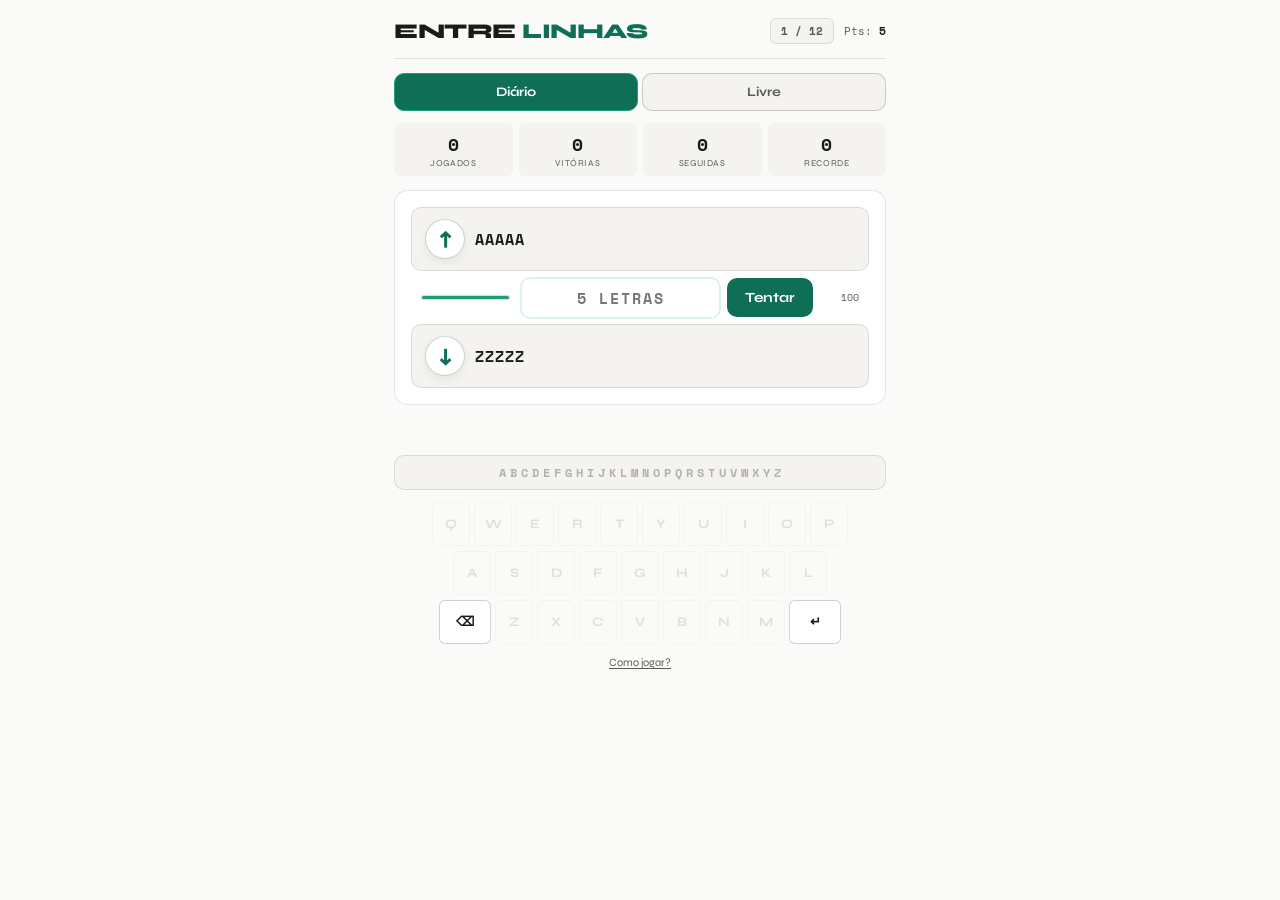
==== commit e1a1896e: "updates ui e lista de palavras para mostrar distância fixa, não recalculada a cada tentativa" ====
--- a/index.html
+++ b/index.html
@@ -1,90 +1,683 @@
 <!DOCTYPE html>
-<html lang="pt-BR">
+<html lang="pt">
 <head>
-    <meta charset="UTF-8">
-    <meta name="viewport" content="width=device-width, initial-scale=1.0">
-    <title>Betweenle - Português</title>
-    <link rel="stylesheet" href="style.css">
+<meta charset="UTF-8"/>
+<meta name="viewport" content="width=device-width, initial-scale=1, maximum-scale=1, user-scalable=no"/>
+<title>Entre Linhas</title>
+<link rel="preconnect" href="https://fonts.googleapis.com"/>
+<link href="https://fonts.googleapis.com/css2?family=Syne:wght@400;700;800&family=Space+Mono:wght@400;700&display=swap" rel="stylesheet"/>
+<style>
+*{box-sizing:border-box;margin:0;padding:0}
+:root{
+  --green:#27500A;--green-mid:#3B6D11;--green-light:#EAF3DE;--green-border:#639922;
+  --amber:#854F0B;--amber-mid:#BA7517;--amber-light:#FAEEDA;--amber-border:#EF9F27;
+  --red:#791F1F;--red-mid:#A32D2D;--red-light:#FCEBEB;--red-border:#E24B4A;
+  --teal:#085041;--teal-mid:#0F6E56;--teal-light:#E1F5EE;--teal-border:#1D9E75;
+  --bg:#fafaf8;--surface:#fff;--surface2:#f4f3ef;
+  --text:#1a1a18;--text2:#5a5a56;--text3:#9a9a94;
+  --border:rgba(0,0,0,0.10);--border2:rgba(0,0,0,0.18);
+  --radius:10px;--radius-sm:6px;--radius-lg:14px;
+}
+@media(prefers-color-scheme:dark){
+  :root{
+    --bg:#1a1a18;--surface:#242420;--surface2:#2e2e2a;
+    --text:#f0efe8;--text2:#9a9a94;--text3:#5a5a56;
+    --border:rgba(255,255,255,0.09);--border2:rgba(255,255,255,0.16);
+    --green-light:#173404;--green-border:#3B6D11;--green:#C0DD97;
+    --teal-light:#04342C;--teal-border:#0F6E56;--teal:#9FE1CB;
+    --amber-light:#412402;--amber-border:#854F0B;--amber:#FAC775;
+    --red-light:#501313;--red-border:#791F1F;--red:#F7C1C1;
+  }
+}
+html,body{background:var(--bg);color:var(--text);font-family:'Syne',sans-serif}
+#app{max-width:520px;margin:0 auto;padding:0 14px 40px;display:flex;flex-direction:column}
+
+header{display:flex;align-items:center;justify-content:space-between;padding:18px 0 14px;border-bottom:1px solid var(--border);margin-bottom:14px}
+.logo{font-weight:800;font-size:21px;letter-spacing:-0.5px;color:var(--text)}
+.logo em{font-style:normal;color:var(--teal-mid)}
+@media(prefers-color-scheme:dark){.logo em{color:var(--teal)}}
+.header-meta{display:flex;align-items:center;gap:10px}
+.badge{background:var(--surface2);border:1px solid var(--border);border-radius:var(--radius-sm);padding:4px 10px;font-family:'Space Mono',monospace;font-size:11px;font-weight:700;color:var(--text2)}
+.pts-badge{font-size:11px;color:var(--text2);font-family:'Space Mono',monospace}
+.pts-badge b{color:var(--text);font-weight:700}
+
+.mode-selector{display:flex;gap:4px;margin-bottom:12px}
+.mode-btn{flex:1;padding:10px;border-radius:var(--radius);border:1px solid var(--border2);background:var(--surface2);font-family:'Syne',sans-serif;font-weight:700;font-size:13px;cursor:pointer;color:var(--text2);transition:all .2s}
+.mode-btn.active{background:var(--teal-mid);color:#fff;border-color:var(--teal-border)}
+.mode-btn:hover{border-color:var(--border)}
+
+.stats-row{display:grid;grid-template-columns:repeat(4,1fr);gap:6px;margin-bottom:14px}
+.stat-card{background:var(--surface2);border-radius:var(--radius-sm);padding:8px 6px;text-align:center}
+.stat-n{font-family:'Space Mono',monospace;font-size:18px;font-weight:700;color:var(--text)}
+.stat-l{font-size:9px;text-transform:uppercase;letter-spacing:.6px;color:var(--text2);margin-top:1px}
+
+.status-banner{padding:10px 12px;border-radius:var(--radius);border:1px solid var(--border);background:var(--surface2);font-size:12px;color:var(--text2);text-align:center;margin-bottom:10px;display:none}
+.status-banner.show{display:block}
+
+.range-panel{background:var(--surface);border:1px solid var(--border);border-radius:var(--radius-lg);padding:16px;margin-bottom:10px}
+.word-slot{display:flex;align-items:center;gap:10px;padding:11px 13px;border-radius:var(--radius);border:1px solid var(--border);background:var(--surface2)}
+.word-slot.upper{margin-bottom:7px}
+.word-slot.lower{margin-top:7px}
+.slot-arrow{
+  font-size:20px;
+  color:var(--teal-mid);
+  min-width:40px;
+  height:40px;
+  display:inline-flex;
+  align-items:center;
+  justify-content:center;
+  text-align:center;
+  font-weight:800;
+  border-radius:50%;
+  background:var(--surface);
+  border:1px solid var(--border2);
+  box-shadow:0 4px 10px rgba(0,0,0,0.06);
+}
+.slot-word{font-family:'Space Mono',monospace;font-size:15px;font-weight:700;letter-spacing:1px;text-transform:uppercase;flex:1;color:var(--text)}
+.slot-pct{font-family:'Space Mono',monospace;font-size:11px;font-weight:700;padding:4px 6px;border-radius:6px;background:var(--amber-light);color:var(--amber-mid);white-space:nowrap;text-align:center;min-width:34px;margin-left:6px}
+@media(prefers-color-scheme:dark){.slot-pct{color:var(--amber)}}
+
+.bar-wrap{display:flex;align-items:center;gap:12px;margin:2px 10px}
+.bar-track{flex:1;height:5px;background:var(--surface2);border-radius:3px;border:1px solid var(--border);position:relative}
+.bar-fill{position:absolute;top:0;bottom:0;background:var(--teal-border);border-radius:3px;transition:all .4s ease}
+.bar-pct{font-family:'Space Mono',monospace;font-size:10px;color:var(--text2);min-width:34px;text-align:right}
+
+.result-box{border-radius:var(--radius-lg);border:1px solid;padding:18px;text-align:center;margin-bottom:12px;display:none}
+.result-box.win{background:var(--teal-light);border-color:var(--teal-border);display:block}
+.result-box.lose{background:var(--red-light);border-color:var(--red-border);display:block}
+.result-title{font-size:17px;font-weight:800;color:var(--text);margin-bottom:6px}
+.result-secret{font-family:'Space Mono',monospace;font-size:22px;font-weight:700;letter-spacing:2px;text-transform:uppercase;margin:8px 0}
+.result-secret.win{color:var(--teal-mid)}
+.result-secret.lose{color:var(--red-mid)}
+@media(prefers-color-scheme:dark){.result-secret.win{color:var(--teal)}.result-secret.lose{color:var(--red)}}
+.result-sub{font-size:13px;color:var(--text2)}
+.new-btn{margin-top:12px;padding:9px 22px;border-radius:var(--radius-sm);border:1px solid var(--border2);background:var(--surface);font-family:'Syne',sans-serif;font-weight:700;font-size:13px;cursor:pointer;color:var(--text);transition:background .2s}
+.new-btn:hover{background:var(--surface2)}
+
+.input-row{display:flex;gap:8px;margin-bottom:5px}
+.word-input{flex:1;font-family:'Space Mono',monospace;font-size:16px;font-weight:700;letter-spacing:2px;text-transform:uppercase;padding:11px 13px;border-radius:var(--radius);border:1px solid var(--border2);background:var(--surface);color:var(--text);outline:none;transition:border-color .2s,box-shadow .2s}
+.word-input:focus{border-color:var(--teal-border);box-shadow:0 0 0 2px rgba(29,158,117,.14)}
+.word-input.shake{animation:shake .3s ease}
+@keyframes shake{0%,100%{transform:translateX(0)}25%{transform:translateX(-4px)}75%{transform:translateX(4px)}}
+.submit-btn{padding:11px 18px;background:var(--teal-mid);color:#fff;border:none;border-radius:var(--radius);font-family:'Syne',sans-serif;font-weight:700;font-size:14px;cursor:pointer;transition:opacity .2s;white-space:nowrap}
+.submit-btn:hover{opacity:.85}
+.submit-btn:disabled{opacity:.4;cursor:not-allowed}
+
+/* Middle circular submit button when placed between words */
+.submit-btn.middle{
+  width:52px;
+  height:52px;
+  padding:0;
+  border-radius:50%;
+  display:inline-flex;
+  align-items:center;
+  justify-content:center;
+  font-size:15px;
+  box-shadow:0 8px 18px rgba(13,110,86,0.12);
+  border:2px solid rgba(255,255,255,0.04);
+}
+/* Input when placed between words */
+.middle-input{
+  max-width:220px;
+  width:38%;
+  padding:10px 12px;
+  font-size:15px;
+  text-align:center;
+  box-shadow:0 6px 14px rgba(0,0,0,0.06);
+  border:2px solid var(--border2);
+  background:var(--surface);
+  border-radius:8px;
+}
+/* Center slot to match width of upper/lower slots */
+.center-slot{display:flex;align-items:center;gap:8px}
+.slot-word-input{display:flex;align-items:center;justify-content:center;flex:1}
+.slot-word-input input{width:100%;border:none;background:transparent;padding:8px 6px;font-family:'Space Mono',monospace;font-size:15px;font-weight:700;letter-spacing:2px;text-transform:uppercase;text-align:center;outline:none}
+.error-line{font-size:12px;color:var(--red-mid);min-height:16px;margin-bottom:6px;font-weight:600}
+@media(prefers-color-scheme:dark){.error-line{color:var(--red)}}
+.validating-hint{font-size:11px;color:var(--text3);text-align:center;min-height:14px;margin-bottom:4px}
+
+.alphabet-row{display:flex;justify-content:center;gap:4px;margin-bottom:8px;flex-wrap:wrap;padding:8px;background:var(--surface2);border-radius:var(--radius);border:1px solid var(--border)}
+.alpha-letter{font-family:'Space Mono',monospace;font-size:12px;font-weight:700;color:var(--text);text-transform:uppercase;cursor:default}
+
+.keyboard{display:flex;flex-direction:column;gap:5px;user-select:none;margin-top:4px}
+.kb-row{display:flex;justify-content:center;gap:4px}
+.kb-key{
+  height:44px;min-width:28px;flex:1;max-width:38px;
+  border-radius:var(--radius-sm);border:1px solid var(--border2);
+  background:var(--surface2);color:var(--text);
+  font-family:'Syne',sans-serif;font-size:13px;font-weight:700;
+  cursor:pointer;display:flex;align-items:center;justify-content:center;
+  transition:background .12s,opacity .12s,border-color .12s;
+  text-transform:uppercase;
+}
+.kb-key:active{transform:scale(.93)}
+.kb-key.wide{max-width:52px;font-size:11px;min-width:38px}
+.kb-key.available{background:var(--surface);border-color:var(--border2);color:var(--text)}
+.kb-key.unavailable{background:transparent;border-color:var(--border);color:var(--text3);opacity:.28;pointer-events:none}
+.kb-key.special{background:var(--surface);border-color:var(--border2);color:var(--text);max-width:52px;min-width:38px}
+
+.help-toggle{font-size:11px;color:var(--text2);text-align:center;cursor:pointer;text-decoration:underline;text-underline-offset:2px;padding:12px 0 0}
+.help-box{background:var(--surface2);border:1px solid var(--border);border-radius:var(--radius);padding:13px 15px;font-size:12px;color:var(--text2);line-height:1.75;margin-top:8px;display:none}
+.help-box.open{display:block}
+.help-box strong{color:var(--text);font-weight:700}
+</style>
 </head>
 <body>
-    <div class="container">
-        <header>
-            <h1>Entrelinhas</h1>
-            <p class="subtitle">Encontre a palavra do dia usando palpites e limites.</p>
-        </header>
-
-        <div class="game-board">
-            <div id="dailyWordStatus" class="daily-status">A carregar a palavra do dia…</div>
-
-            <div class="interval-row">
-                <div class="interval-card">
-                    <label>Limite inferior</label>
-                    <div id="lowerBound" class="interval-value">—</div>
-                </div>
-                <div class="interval-card">
-                    <label>Limite superior</label>
-                    <div id="upperBound" class="interval-value">—</div>
-                </div>
-            </div>
-
-            <div class="alphabet-card">
-                <div class="alphabet-title">Abecedário provável</div>
-                <div id="alphabetRow" class="alphabet-row"></div>
-                <div id="alphabetHint" class="alphabet-hint">Use os limites para ver letras fixas e possíveis.</div>
-            </div>
-
-            <div class="guess-preview" id="guessPreview">
-                <div id="distanceAbove" class="distance-label distance-above"></div>
-                <div class="guess-card">
-                    <span id="currentGuess">palavra</span>
-                </div>
-                <div id="distanceBelow" class="distance-label distance-below"></div>
-            </div>
-
-            <div class="input-section">
-                <input
-                    type="text"
-                    id="guessInput"
-                    placeholder="Digite um palpite"
-                    autocomplete="off"
-                    spellcheck="false"
-                >
-                <button id="submitBtn">Enviar</button>
-            </div>
-
-            <div id="message" class="message"></div>
-            <div id="distanceInfo" class="distance-info">Faça um palpite para começar.</div>
-
-            <div class="stats">
-                <div class="stat-item">
-                    <span class="stat-label">Tentativas</span>
-                    <strong id="attempts">0</strong>
-                </div>
-                <div class="stat-item">
-                    <span class="stat-label">Restam</span>
-                    <strong id="remaining">14</strong>
-                </div>
-                <div class="stat-item">
-                    <span class="stat-label">Pontos</span>
-                    <strong id="score">0</strong>
-                </div>
-            </div>
-
-            <div class="guess-list-card">
-                <h3>Histórico de palpites</h3>
-                <div id="guessList" class="guess-list"></div>
-            </div>
-
-            <div class="actions">
-                <button id="newGameBtn" class="secondary-btn">Reiniciar</button>
-            </div>
-        </div>
-
-        <footer>
-            <p>Palavra do dia via Dicionário Aberto — intervalo dinâmico e palpites.</p>
-        </footer>
+<div id="app">
+  <header>
+    <div class="logo">ENTRE <em>LINHAS</em></div>
+    <div class="header-meta">
+      <span class="badge" id="attempt-badge">1 / 12</span>
+      <span class="pts-badge">Pts: <b id="pts">5</b></span>
     </div>
-
-    <script src="script.js"></script>
+  </header>
+
+
+  <div class="mode-selector">
+    <button class="mode-btn active" id="daily-btn" onclick="switchMode('daily')">Diário</button>
+    <button class="mode-btn" id="free-btn" onclick="switchMode('free')">Livre</button>
+  </div>
+
+  <div class="status-banner" id="status-banner"></div>
+
+  <div class="stats-row">
+    <div class="stat-card"><div class="stat-n" id="s-played">0</div><div class="stat-l">Jogados</div></div>
+    <div class="stat-card"><div class="stat-n" id="s-wins">0</div><div class="stat-l">Vitórias</div></div>
+    <div class="stat-card"><div class="stat-n" id="s-streak">0</div><div class="stat-l">Seguidas</div></div>
+    <div class="stat-card"><div class="stat-n" id="s-best">0</div><div class="stat-l">Recorde</div></div>
+  </div>
+
+  <div class="range-panel">
+    <div class="word-slot upper">
+      <span class="slot-arrow">↑</span>
+      <span class="slot-pct" id="upper-pct" style="display:none"></span>
+      <span class="slot-word" id="upper-word">AAAAA</span>
+    </div>
+    <div class="bar-wrap">
+      <div class="bar-track">
+            <div class="bar-fill" id="bar-fill" style="left:0%;width:100%"></div>
+          </div>
+          <div class="center-slot">
+            <span class="slot-word slot-word-input"><input type="text" id="word-input" class="word-input middle-input" placeholder="5 letras" maxlength="5" autocomplete="off" autocorrect="off" autocapitalize="off" spellcheck="false"/></span>
+            <button class="submit-btn" id="submit-btn" onclick="submitGuess()">Tentar</button>
+          </div>
+          <span class="bar-pct" id="bar-pct">100</span>
+    </div>
+    <div class="word-slot lower">
+      <span class="slot-arrow">↓</span>
+      <span class="slot-pct" id="lower-pct" style="display:none"></span>
+      <span class="slot-word" id="lower-word">ZZZZZ</span>
+    </div>
+  </div>
+
+  <div class="result-box" id="result-box">
+    <div class="result-title" id="result-title"></div>
+    <div class="result-secret" id="result-secret"></div>
+    <div class="result-sub" id="result-sub"></div>
+    <button class="new-btn" onclick="newGame()">Novo Jogo</button>
+  </div>
+
+  
+  <div class="error-line" id="error-line"></div>
+  <div class="validating-hint" id="validating-hint"></div>
+
+  <div class="alphabet-row" id="alphabet-row"></div>
+  <div class="keyboard" id="keyboard"></div>
+
+  <div class="help-toggle" onclick="toggleHelp()">Como jogar?</div>
+  <div class="help-box" id="help-box">
+    <strong>Objetivo:</strong> Descobre a palavra secreta de 5 letras escondida entre duas palavras ordenadas alfabeticamente.<br><br>
+    <strong>Modos:</strong><br>
+    • <strong>Diário:</strong> Uma palavra por dia. Todos têm a mesma palavra. Podes jogar apenas uma vez por dia.<br>
+    • <strong>Livre:</strong> Gera palavras aleatórias. Joga quantas vezes quiseres.<br><br>
+    <strong>Intervalo:</strong> A barra mostra o espaço restante. As percentagens indicam a distância até à palavra secreta.<br><br>
+    <strong>Teclado inteligente:</strong> A linha de letras mostra apenas as letras possíveis para cada posição.<br><br>
+    <strong>Validação:</strong> Tens <strong>12 tentativas</strong>. As palavras são validadas por IA.
+  </div>
+</div>
+
+<script>
+const MAX_ATT=12;
+let gameMode='daily'; // 'daily' or 'free'
+let secret='', upperBound='aaaaa', lowerBound='zzzzz', attempts=0, gameOver=false;
+let upperDist=null, lowerDist=null; // fixed distances for displayed upper/lower words
+let stats={daily:{played:0,wins:0,streak:0,best:0},free:{played:0,wins:0,streak:0,best:0}};
+let wordCache=new Map(); // Cache de palavras validadas
+
+/* ─── UTILS ─────────────────────────────────── */
+function norm(s){return s.normalize("NFD").replace(/[\u0300-\u036f]/g,"").toLowerCase().trim();}
+function strCmp(a,b){return a<b?-1:a>b?1:0;}
+
+function formatDist(d){
+  if(d<1) return d.toFixed(2);
+  if(d<10) return d.toFixed(1);
+  return Math.round(d).toString();
+}
+
+/* ─── STORAGE ─────────────────────────────────── */
+function loadStats(){
+  const stored=localStorage.getItem('entrelinhas_stats');
+  if(stored){
+    try{stats=JSON.parse(stored);}
+    catch(e){console.error('Stats load error');}
+  }
+}
+
+function saveStats(){
+  localStorage.setItem('entrelinhas_stats',JSON.stringify(stats));
+}
+
+function getTodayKey(){
+  const d=new Date();
+  return `${d.getFullYear()}-${d.getMonth()}-${d.getDate()}`;
+}
+
+function getDailySecret(){
+  const key='daily_secret_'+getTodayKey();
+  let word=sessionStorage.getItem(key);
+  if(!word){
+    // pick a daily secret avoiding words used in the last 400 days (if possible)
+    const cutoffDays=400;
+    const today=new Date();
+    const cutoff=new Date(today.getTime()-cutoffDays*24*60*60*1000);
+    const recent=new Set((dailyHistory||[]).filter(e=>{
+      const d=new Date(e.date);
+      return d>=cutoff;
+    }).map(e=>e.word));
+    let pool=(wordsList && wordsList.length)?wordsList.filter(w=>!recent.has(w)):[];
+    if(!pool.length) pool = (wordsList && wordsList.length)?wordsList:[];
+    if(!pool.length) pool=['resto','rezar','pedra','comer','jugar','risco','verde','entre','lugar','porta'];
+    word = pool[Math.floor(Math.random()*pool.length)];
+    sessionStorage.setItem(key,word);
+  }
+  return word;
+}
+
+function hasDailyPlayed(){
+  const key='daily_played_'+getTodayKey();
+  return sessionStorage.getItem(key)===1+'';
+}
+
+function markDailyPlayed(){
+  const key='daily_played_'+getTodayKey();
+  sessionStorage.setItem(key,'1');
+}
+
+/* ─── SMART KEYBOARD ────────────────────────── */
+let wordsList=[];
+let wordsSet=new Set();
+
+function getValidLetters(typed){
+  const pos=typed.length;
+  if(pos>=5) return new Set();
+  const valid=new Set();
+  if(!wordsList.length) return valid;
+  for(let c=97;c<=122;c++){
+    const letter=String.fromCharCode(c);
+    const prefix=typed+letter;
+    // if any word in wordsList starts with this prefix and lies between bounds
+    const ok=wordsList.some(w=>{
+      if(!w.startsWith(prefix)) return false;
+      if(strCmp(w,lowerBound)<=0) return false;
+      if(strCmp(w,upperBound)>=0) return false;
+      return true;
+    });
+    if(ok) valid.add(letter);
+  }
+  return valid;
+}
+
+function buildAlphabet(){
+  const typed=norm(document.getElementById('word-input').value||'');
+  const valid=getValidLetters(typed);
+  const row=document.getElementById('alphabet-row');
+  row.innerHTML='';
+  for(let c=97;c<=122;c++){
+    const letter=String.fromCharCode(c);
+    const span=document.createElement('span');
+    span.className='alpha-letter';
+    span.textContent=letter;
+    span.style.opacity=valid.has(letter)?'1':'0.3';
+    row.appendChild(span);
+  }
+}
+
+const ROWS=[['q','w','e','r','t','y','u','i','o','p'],
+            ['a','s','d','f','g','h','j','k','l'],
+            ['⌫','z','x','c','v','b','n','m','↵']];
+
+function buildKeyboard(){
+  const typed=norm(document.getElementById('word-input').value||'');
+  const valid=getValidLetters(typed);
+  const kb=document.getElementById('keyboard');
+  kb.innerHTML='';
+  ROWS.forEach(row=>{
+    const r=document.createElement('div');r.className='kb-row';
+    row.forEach(k=>{
+      const btn=document.createElement('button');
+      const isSpecial=k==='⌫'||k==='↵';
+      if(isSpecial){
+        btn.className='kb-key special';
+      } else {
+        btn.className='kb-key '+(valid.has(k)?'available':'unavailable');
+      }
+      btn.textContent=k;
+      btn.onclick=()=>handleKey(k);
+      r.appendChild(btn);
+    });
+    kb.appendChild(r);
+  });
+}
+
+function handleKey(k){
+  if(gameOver)return;
+  const inp=document.getElementById('word-input');
+  if(k==='⌫'){inp.value=inp.value.slice(0,-1);buildKeyboard();buildAlphabet();return;}
+  if(k==='↵'){submitGuess();return;}
+  const typed=norm(inp.value);
+  const valid=getValidLetters(typed);
+  if(inp.value.length<5 && valid.has(k)){
+    inp.value+=k;
+    buildKeyboard();
+    buildAlphabet();
+  }
+}
+
+/* ─── DISTANCE ─────────────────────────────────── */
+function pickSecretRandom(){
+  // Gera uma palavra aleatória válida a partir da lista carregada
+  if(wordsList && wordsList.length){
+    return wordsList[Math.floor(Math.random()*wordsList.length)];
+  }
+  const baseWords=['resto','rezar','pedra','comer','jugar','risco','verde','entre','lugar','porta'];
+  return baseWords[Math.floor(Math.random()*baseWords.length)];
+}
+
+function getIdx(w){
+  // Deterministic index: prefer index in wordsList if available
+  const ww=norm(w);
+  if(wordsList && wordsList.length){
+    const idx=wordsList.indexOf(ww);
+    if(idx>=0) return idx;
+    // if not found, approximate by first letter position
+  }
+  // fallback: deterministic char-based index (no randomness)
+  let sum=0;
+  for(let i=0;i<ww.length;i++) sum += (ww.charCodeAt(i)-97);
+  return sum;
+}
+
+function distPct(guessWord){
+  const si=getIdx(secret);
+  const gi=getIdx(guessWord);
+  const g=norm(guessWord);
+  const s=norm(secret);
+  if(wordsList && wordsList.length){
+    const si=wordsList.indexOf(s);
+    const gi=wordsList.indexOf(g);
+    const maxD=Math.max(1, wordsList.length-1);
+    if(si>=0 && gi>=0){
+      const d=Math.abs(si-gi);
+      return (d/maxD)*100;
+    }
+    // if one or both words not in list, fall back to deterministic idx but scale by list length
+    const si2 = si>=0?si:getIdx(s);
+    const gi2 = gi>=0?gi:getIdx(g);
+    const d2 = Math.abs(si2-gi2);
+    return Math.min(100,(d2/maxD)*100);
+  } else {
+    const si=getIdx(s);
+    const gi=getIdx(g);
+    const maxFallback=26*5; // approx max by char-sum for 5 letters
+    const d=Math.abs(si-gi);
+    return Math.min(100,(d/maxFallback)*100);
+  }
+}
+
+function calcBar(){
+  document.getElementById('bar-pct').textContent='100';
+}
+
+function updateSlotPcts(){
+  const upEl=document.getElementById('upper-pct');
+  const loEl=document.getElementById('lower-pct');
+  if(upperBound==='aaaaa'&&lowerBound==='zzzzz'){
+    upEl.style.display='none';loEl.style.display='none';return;
+  }
+  if(upperBound!=='aaaaa'){
+    if(upperDist!=null){ upEl.textContent=formatDist(upperDist); upEl.style.display=''; }
+    else { const p=distPct(upperBound); upEl.textContent=formatDist(p); upEl.style.display=''; }
+  } else {upEl.style.display='none';}
+  if(lowerBound!=='zzzzz'){
+    if(lowerDist!=null){ loEl.textContent=formatDist(lowerDist); loEl.style.display=''; }
+    else { const p=distPct(lowerBound); loEl.textContent=formatDist(p); loEl.style.display=''; }
+  } else {loEl.style.display='none';}
+}
+
+/* ─── SWITCH MODE ─────────────────────────────── */
+function switchMode(mode){
+  if(gameMode===mode)return;
+  gameMode=mode;
+  document.getElementById('daily-btn').classList.toggle('active',mode==='daily');
+  document.getElementById('free-btn').classList.toggle('active',mode==='free');
+  updateStats();
+  initGame();
+}
+
+/* ─── INIT GAME ──────────────────────────────── */
+function initGame(){
+  attempts=0;gameOver=false;
+  upperBound='aaaaa';lowerBound='zzzzz';
+  upperDist=null; lowerDist=null;
+  
+  // Check daily limit
+  if(gameMode==='daily'){
+    if(hasDailyPlayed()){
+      showStatus('Já jogaste hoje! Volta amanhã para uma nova palavra.','info');
+      document.getElementById('word-input').disabled=true;
+      document.getElementById('submit-btn').disabled=true;
+      document.getElementById('result-box').classList.add('lose');
+      document.getElementById('result-box').style.display='block';
+      document.getElementById('result-title').textContent='Já jogaste hoje';
+      document.getElementById('result-secret').textContent=getDailySecret().toUpperCase();
+      document.getElementById('result-secret').className='result-secret lose';
+      document.getElementById('result-sub').textContent='Volta amanhã para uma nova palavra.';
+      document.getElementById('result-box').querySelector('.new-btn').style.display='none';
+      return;
+    }
+    secret=getDailySecret();
+  } else {
+    secret=pickSecretRandom();
+  }
+
+  document.getElementById('upper-word').textContent='AAAAA';
+  document.getElementById('lower-word').textContent='ZZZZZ';
+  document.getElementById('upper-pct').style.display='none';
+  document.getElementById('lower-pct').style.display='none';
+  document.getElementById('bar-fill').style.left='0%';
+  document.getElementById('bar-fill').style.width='100%';
+  document.getElementById('bar-pct').textContent='100';
+  document.getElementById('attempt-badge').textContent='1 / '+MAX_ATT;
+  document.getElementById('pts').textContent='5';
+  document.getElementById('result-box').className='result-box';
+  document.getElementById('result-box').querySelector('.new-btn').style.display='';
+  document.getElementById('word-input').value='';
+  document.getElementById('word-input').disabled=false;
+  document.getElementById('submit-btn').disabled=false;
+  document.getElementById('error-line').textContent='';
+  document.getElementById('validating-hint').textContent='';
+  document.getElementById('status-banner').classList.remove('show');
+  buildKeyboard();
+  buildAlphabet();
+  updateStats();
+  document.getElementById('word-input').focus();
+}
+
+function updateStats(){
+  const s=stats[gameMode];
+  document.getElementById('s-played').textContent=s.played;
+  document.getElementById('s-wins').textContent=s.wins;
+  document.getElementById('s-streak').textContent=s.streak;
+  document.getElementById('s-best').textContent=s.best;
+}
+
+/* ─── VALIDATE via API ───────────────────────── */
+async function validateWord(word){
+  if(wordCache.has(word)) return wordCache.get(word);
+  const result = wordsSet.has(word);
+  wordCache.set(word,result);
+  return result;
+}
+
+/* ─── SUBMIT ─────────────────────────────────── */
+async function submitGuess(){
+  if(gameOver)return;
+  const inp=document.getElementById('word-input');
+  const guess=norm(inp.value);
+
+  if(guess.length!==5){setError('Escreve exatamente 5 letras.');shake();return;}
+  if(!/^[a-z]+$/.test(guess)){setError('Usa apenas letras.');shake();return;}
+
+  if(strCmp(guess,upperBound)<=0){
+    setError('Palavra anterior ou igual ao limite superior!');shake();return;
+  }
+  if(strCmp(guess,lowerBound)>=0){
+    setError('Palavra posterior ou igual ao limite inferior!');shake();return;
+  }
+
+  setLoading(true);
+  document.getElementById('validating-hint').textContent='A verificar palavra...';
+  const valid=await validateWord(guess);
+  document.getElementById('validating-hint').textContent='';
+  setLoading(false);
+
+  if(!valid){setError('Palavra não encontrada no dicionário português.');shake();return;}
+  clearError();
+
+  attempts++;
+
+  if(guess===secret){
+    endGame(true);
+    return;
+  }
+
+  const before=strCmp(secret,guess)<0;
+
+  if(before){
+    lowerBound=guess;
+    document.getElementById('lower-word').textContent=guess.toUpperCase();
+    // store fixed distance for this lower slot
+    lowerDist = distPct(lowerBound);
+  } else {
+    upperBound=guess;
+    document.getElementById('upper-word').textContent=guess.toUpperCase();
+    // store fixed distance for this upper slot
+    upperDist = distPct(upperBound);
+  }
+
+  calcBar();
+  updateSlotPcts();
+
+  document.getElementById('attempt-badge').textContent=(attempts+1)+' / '+MAX_ATT;
+  document.getElementById('pts').textContent=Math.max(0,5-Math.floor(attempts/2));
+  inp.value='';
+  buildKeyboard();
+  buildAlphabet();
+  inp.focus();
+
+  if(attempts>=MAX_ATT) endGame(false);
+}
+
+/* ─── END GAME ────────────────────────────────── */
+function endGame(won){
+  gameOver=true;
+  const s=stats[gameMode];
+  s.played++;
+  document.getElementById('word-input').disabled=true;
+  document.getElementById('submit-btn').disabled=true;
+  const score=Math.max(0,5-Math.floor((attempts-1)/2));
+  const box=document.getElementById('result-box');
+  
+  if(won){
+    s.wins++;s.streak++;
+    if(s.streak>s.best)s.best=s.streak;
+    box.className='result-box win';
+    document.getElementById('result-title').textContent=
+      attempts===1?'Incrível! Primeira tentativa!':`Parabéns! Em ${attempts} tentativa${attempts>1?'s':''}`;
+    document.getElementById('result-secret').textContent=secret.toUpperCase();
+    document.getElementById('result-secret').className='result-secret win';
+    document.getElementById('result-sub').textContent=`Pontuação: ${score} pontos`;
+    if(gameMode==='daily') markDailyPlayed();
+  } else {
+    s.streak=0;
+    box.className='result-box lose';
+    document.getElementById('result-title').textContent='Que pena! Chegaste ao limite.';
+    document.getElementById('result-secret').textContent=secret.toUpperCase();
+    document.getElementById('result-secret').className='result-secret lose';
+    document.getElementById('result-sub').textContent='Esta era a palavra secreta.';
+    if(gameMode==='daily') markDailyPlayed();
+  }
+  updateStats();
+  saveStats();
+}
+
+/* ─── HELPERS ─────────────────────────────────── */
+function setError(msg){document.getElementById('error-line').textContent=msg;}
+function clearError(){document.getElementById('error-line').textContent='';}
+function showStatus(msg,type){
+  const banner=document.getElementById('status-banner');
+  banner.textContent=msg;
+  banner.classList.add('show');
+}
+function shake(){
+  const inp=document.getElementById('word-input');
+  inp.classList.add('shake');
+  setTimeout(()=>inp.classList.remove('shake'),350);
+}
+function setLoading(on){
+  const btn=document.getElementById('submit-btn');
+  btn.disabled=on;
+  btn.textContent=on?'...':'Tentar';
+}
+function toggleHelp(){document.getElementById('help-box').classList.toggle('open');}
+function newGame(){initGame();}
+
+document.getElementById('word-input').addEventListener('input',()=>{clearError();buildKeyboard();buildAlphabet();});
+document.getElementById('word-input').addEventListener('keydown',e=>{
+  if(e.key==='Enter')submitGuess();
+});
+
+// Load words and daily history before starting
+let dailyHistory=[];
+async function loadWords(){
+  try{
+    const res=await fetch('https://raw.githubusercontent.com/joaog21/entreLinhas/production/words_api.txt');
+    if(!res.ok) throw new Error('not ok');
+    const txt=await res.text();
+    processWordsText(txt);
+  }catch(e){
+    console.error('Could not load words_api.txt from GitHub',e);
+    wordsList=[];wordsSet=new Set();
+  }
+}
+
+
+function processWordsText(txt){
+  wordsList=txt.split(/\r?\n/).map(s=>norm(s)).filter(s=>s.length===5 && /^[a-z]+$/.test(s));
+  wordsList=Array.from(new Set(wordsList)).sort();
+  wordsSet=new Set(wordsList);
+}
+async function loadDailyHistory(){
+  try{
+    const res=await fetch('daily_history.json');
+    if(res.ok){
+      const j=await res.json();
+      dailyHistory=(j||[]).map(e=>({word:norm(e.word||''),date:e.date}));
+    } else { dailyHistory=[]; }
+  }catch(e){dailyHistory=[];}
+}
+
+loadWords().then(()=>loadDailyHistory()).then(()=>{loadStats();initGame();}).catch(e=>{console.error(e);loadStats();initGame();});
+</script>
 </body>
 </html>
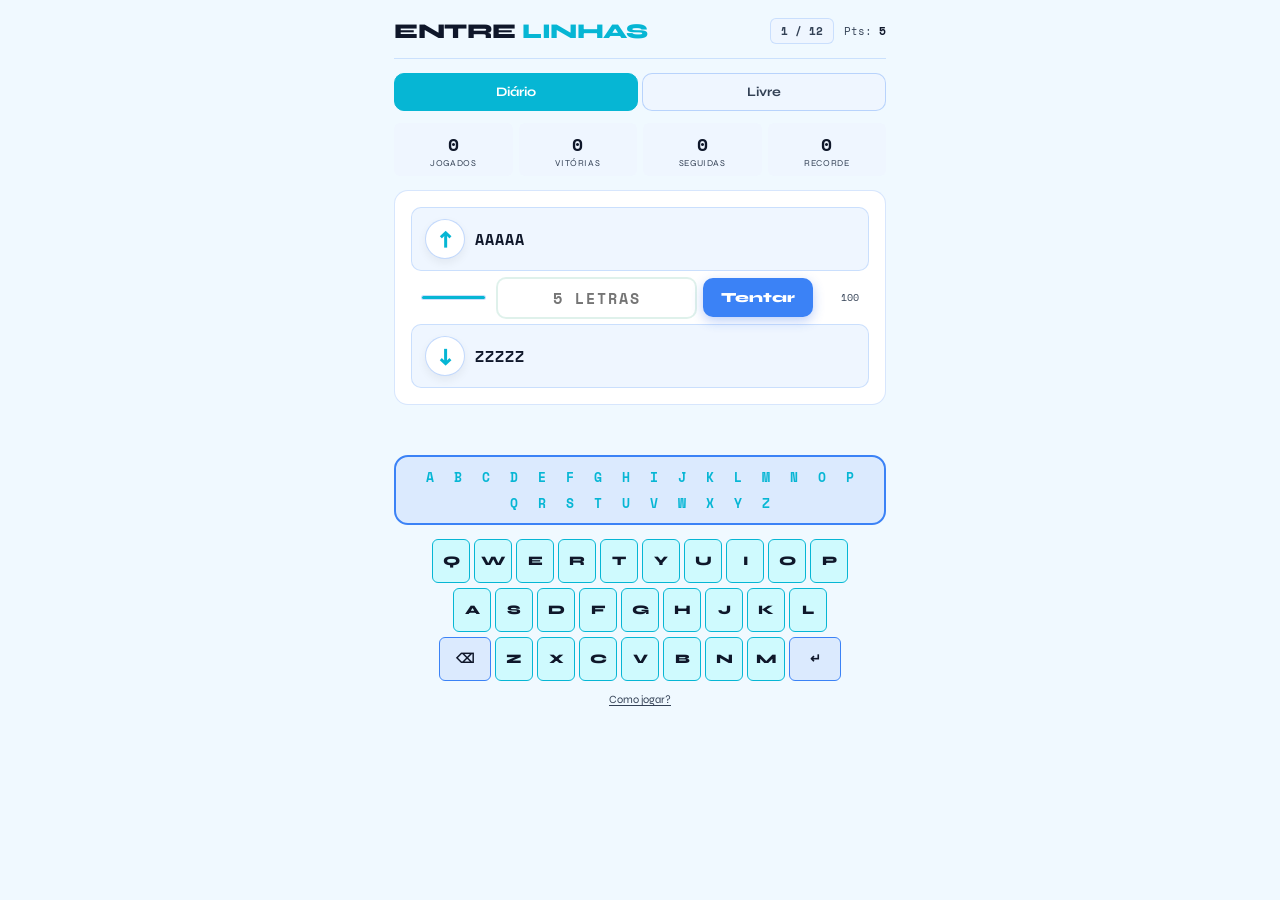
==== commit 66dfec2a: "testing new functionalities" ====
--- a/index.html
+++ b/index.html
@@ -9,24 +9,26 @@
 <style>
 *{box-sizing:border-box;margin:0;padding:0}
 :root{
-  --green:#27500A;--green-mid:#3B6D11;--green-light:#EAF3DE;--green-border:#639922;
-  --amber:#854F0B;--amber-mid:#BA7517;--amber-light:#FAEEDA;--amber-border:#EF9F27;
-  --red:#791F1F;--red-mid:#A32D2D;--red-light:#FCEBEB;--red-border:#E24B4A;
-  --teal:#085041;--teal-mid:#0F6E56;--teal-light:#E1F5EE;--teal-border:#1D9E75;
-  --bg:#fafaf8;--surface:#fff;--surface2:#f4f3ef;
-  --text:#1a1a18;--text2:#5a5a56;--text3:#9a9a94;
-  --border:rgba(0,0,0,0.10);--border2:rgba(0,0,0,0.18);
+  --green:#059669;--green-mid:#10b981;--green-light:#d1fae5;--green-border:#10b981;
+  --amber:#d97706;--amber-mid:#f59e0b;--amber-light:#fef3c7;--amber-border:#f59e0b;
+  --red:#dc2626;--red-mid:#ef4444;--red-light:#fee2e2;--red-border:#ef4444;
+  --teal:#0891b2;--teal-mid:#06b6d4;--teal-light:#cffafe;--teal-border:#06b6d4;
+  --blue:#2563eb;--blue-mid:#3b82f6;--blue-light:#dbeafe;--blue-border:#3b82f6;
+  --bg:#f0f9ff;--surface:#ffffff;--surface2:#eff6ff;
+  --text:#0f172a;--text2:#334155;--text3:#64748b;
+  --border:rgba(59,130,246,0.2);--border2:rgba(59,130,246,0.3);
   --radius:10px;--radius-sm:6px;--radius-lg:14px;
 }
 @media(prefers-color-scheme:dark){
   :root{
-    --bg:#1a1a18;--surface:#242420;--surface2:#2e2e2a;
-    --text:#f0efe8;--text2:#9a9a94;--text3:#5a5a56;
-    --border:rgba(255,255,255,0.09);--border2:rgba(255,255,255,0.16);
-    --green-light:#173404;--green-border:#3B6D11;--green:#C0DD97;
-    --teal-light:#04342C;--teal-border:#0F6E56;--teal:#9FE1CB;
-    --amber-light:#412402;--amber-border:#854F0B;--amber:#FAC775;
-    --red-light:#501313;--red-border:#791F1F;--red:#F7C1C1;
+    --bg:#051225;--surface:#0f172a;--surface2:#1e3a8a;
+    --text:#e0f2fe;--text2:#93c5fd;--text3:#64748b;
+    --border:rgba(59,130,246,0.3);--border2:rgba(59,130,246,0.5);
+    --blue-light:#1e3a8a;--blue-border:#3b82f6;--blue:#60a5fa;
+    --teal-light:#0d4a4a;--teal-border:#06b6d4;--teal:#10b981;
+    --green-light:#1d4a1d;--green-border:#10b981;--green:#4ade80;
+    --amber-light:#5c3400;--amber-border:#f59e0b;--amber:#fbbf24;
+    --red-light:#5c2828;--red-border:#ef4444;--red:#f87171;
   }
 }
 html,body{background:var(--bg);color:var(--text);font-family:'Syne',sans-serif}
@@ -99,9 +101,9 @@
 .word-input:focus{border-color:var(--teal-border);box-shadow:0 0 0 2px rgba(29,158,117,.14)}
 .word-input.shake{animation:shake .3s ease}
 @keyframes shake{0%,100%{transform:translateX(0)}25%{transform:translateX(-4px)}75%{transform:translateX(4px)}}
-.submit-btn{padding:11px 18px;background:var(--teal-mid);color:#fff;border:none;border-radius:var(--radius);font-family:'Syne',sans-serif;font-weight:700;font-size:14px;cursor:pointer;transition:opacity .2s;white-space:nowrap}
-.submit-btn:hover{opacity:.85}
-.submit-btn:disabled{opacity:.4;cursor:not-allowed}
+.submit-btn{padding:11px 18px;background:var(--blue-mid);color:#fff;border:none;border-radius:var(--radius);font-family:'Syne',sans-serif;font-weight:800;font-size:14px;cursor:pointer;transition:all .2s;white-space:nowrap;box-shadow:0 4px 12px rgba(37,99,235,0.3)}
+.submit-btn:hover{background:var(--blue-border);box-shadow:0 6px 16px rgba(37,99,235,0.4)}
+.submit-btn:disabled{opacity:.5;cursor:not-allowed}
 
 /* Middle circular submit button when placed between words */
 .submit-btn.middle{
@@ -113,8 +115,8 @@
   align-items:center;
   justify-content:center;
   font-size:15px;
-  box-shadow:0 8px 18px rgba(13,110,86,0.12);
-  border:2px solid rgba(255,255,255,0.04);
+  box-shadow:0 8px 18px rgba(37,99,235,0.25);
+  border:2px solid rgba(255,255,255,0.2);
 }
 /* Input when placed between words */
 .middle-input{
@@ -136,8 +138,10 @@
 @media(prefers-color-scheme:dark){.error-line{color:var(--red)}}
 .validating-hint{font-size:11px;color:var(--text3);text-align:center;min-height:14px;margin-bottom:4px}
 
-.alphabet-row{display:flex;justify-content:center;gap:4px;margin-bottom:8px;flex-wrap:wrap;padding:8px;background:var(--surface2);border-radius:var(--radius);border:1px solid var(--border)}
-.alpha-letter{font-family:'Space Mono',monospace;font-size:12px;font-weight:700;color:var(--text);text-transform:uppercase;cursor:default}
+.alphabet-row{display:flex;justify-content:center;gap:6px;margin-bottom:10px;flex-wrap:wrap;padding:10px 12px;background:var(--blue-light);border-radius:var(--radius-lg);border:2px solid var(--blue-border);min-height:32px}
+.alpha-letter{font-family:'Space Mono',monospace;font-size:13px;font-weight:700;color:var(--text);text-transform:uppercase;cursor:default;display:inline-block;min-width:22px;text-align:center}
+.alpha-letter.possible{color:var(--teal-mid);opacity:1;font-weight:800}
+.alpha-letter.excluded{color:var(--text3);opacity:0.2}
 
 .keyboard{display:flex;flex-direction:column;gap:5px;user-select:none;margin-top:4px}
 .kb-row{display:flex;justify-content:center;gap:4px}
@@ -152,9 +156,9 @@
 }
 .kb-key:active{transform:scale(.93)}
 .kb-key.wide{max-width:52px;font-size:11px;min-width:38px}
-.kb-key.available{background:var(--surface);border-color:var(--border2);color:var(--text)}
-.kb-key.unavailable{background:transparent;border-color:var(--border);color:var(--text3);opacity:.28;pointer-events:none}
-.kb-key.special{background:var(--surface);border-color:var(--border2);color:var(--text);max-width:52px;min-width:38px}
+.kb-key.available{background:var(--teal-light);border-color:var(--teal-border);color:var(--text);font-weight:800}
+.kb-key.unavailable{background:transparent;border-color:var(--border);color:var(--text3);opacity:.2;pointer-events:none}
+.kb-key.special{background:var(--blue-light);border-color:var(--blue-border);color:var(--text);font-weight:700;max-width:52px;min-width:38px}
 
 .help-toggle{font-size:11px;color:var(--text2);text-align:center;cursor:pointer;text-decoration:underline;text-underline-offset:2px;padding:12px 0 0}
 .help-box{background:var(--surface2);border:1px solid var(--border);border-radius:var(--radius);padding:13px 15px;font-size:12px;color:var(--text2);line-height:1.75;margin-top:8px;display:none}
@@ -239,10 +243,10 @@
 <script>
 const MAX_ATT=12;
 let gameMode='daily'; // 'daily' or 'free'
-let secret='', upperBound='aaaaa', lowerBound='zzzzz', attempts=0, gameOver=false;
-let upperDist=null, lowerDist=null; // fixed distances for displayed upper/lower words
-let stats={daily:{played:0,wins:0,streak:0,best:0},free:{played:0,wins:0,streak:0,best:0}};
-let wordCache=new Map(); // Cache de palavras validadas
+var secret='', lowerBound='aaaaa', upperBound='zzzzz', attempts=0, gameOver=false;
+var upperDist=null, lowerDist=null; // fixed distances for displayed upper/lower words
+var stats={daily:{played:0,wins:0,streak:0,best:0},free:{played:0,wins:0,streak:0,best:0}};
+var wordCache=new Map(); // Cache de palavras validadas
 
 /* ─── UTILS ─────────────────────────────────── */
 function norm(s){return s.normalize("NFD").replace(/[\u0300-\u036f]/g,"").toLowerCase().trim();}
@@ -304,22 +308,34 @@
 }
 
 /* ─── SMART KEYBOARD ────────────────────────── */
-let wordsList=[];
-let wordsSet=new Set();
+var wordsList=[];
+var wordsSet=new Set();
+const FALLBACK_WORDS=['abada','abade','abado','abafo','abaju','abalo','abama','abano','abapo','abate','abeta','abete','abeto','abibe','abido','abiga','abita','aboio','abono','abreu','abril','abrir','abuna','abuso','abuta','acada','acaia','acaio','acaju','acapu','acari','acaso','acava','acena','aceno','acero','aceso','aceto','achar','acheu','achim','acima','acola','acolá','acori','actol','actor','acuar','acume','acuse','acuso','acuta','adaca','adaga','adail','addir','adega','adejo','adela','adelo','adema','adeos','adeso','adeus','adiar','adibe','adido','adino','adita','adoba','adobe','adobo','adoli','adova','adoxa','adoxo','aduar','aduba','adube','adubo','adufa','adufe','adufo','adulo','aduro','advir','aerva','afago','afano','afear','affim','afiar','afilo','afito','afixo','aflar','afora','afurá','agami','agara','agaré','agati','agave','ageia','agema','agoge','agone','agora','agrar','agraz','agror','agrão','agrém','aguar','agude','agudo','aguti','aguça','aguço','agyno'];
+
+// Initialize with fallback
+function initWordsList(){
+  wordsList=(FALLBACK_WORDS||[]).map(s=>norm(s)).filter(s=>s.length===5 && /^[a-z]+$/.test(s));
+  wordsList=Array.from(new Set(wordsList)).sort();
+  wordsSet=new Set(wordsList);
+}
+initWordsList();
 
 function getValidLetters(typed){
   const pos=typed.length;
   if(pos>=5) return new Set();
   const valid=new Set();
   if(!wordsList.length) return valid;
+  
+  const lowerNorm=norm(lowerBound);
+  const upperNorm=norm(upperBound);
+  
   for(let c=97;c<=122;c++){
     const letter=String.fromCharCode(c);
     const prefix=typed+letter;
-    // if any word in wordsList starts with this prefix and lies between bounds
     const ok=wordsList.some(w=>{
       if(!w.startsWith(prefix)) return false;
-      if(strCmp(w,lowerBound)<=0) return false;
-      if(strCmp(w,upperBound)>=0) return false;
+      if(strCmp(w,lowerNorm)<=0) return false;
+      if(strCmp(w,upperNorm)>=0) return false;
       return true;
     });
     if(ok) valid.add(letter);
@@ -335,9 +351,8 @@
   for(let c=97;c<=122;c++){
     const letter=String.fromCharCode(c);
     const span=document.createElement('span');
-    span.className='alpha-letter';
-    span.textContent=letter;
-    span.style.opacity=valid.has(letter)?'1':'0.3';
+    span.className='alpha-letter '+(valid.has(letter)?'possible':'excluded');
+    span.textContent=letter.toUpperCase();
     row.appendChild(span);
   }
 }
@@ -441,7 +456,7 @@
 function updateSlotPcts(){
   const upEl=document.getElementById('upper-pct');
   const loEl=document.getElementById('lower-pct');
-  if(upperBound==='aaaaa'&&lowerBound==='zzzzz'){
+  if(lowerBound==='aaaaa'&&upperBound==='zzzzz'){
     upEl.style.display='none';loEl.style.display='none';return;
   }
   if(upperBound!=='aaaaa'){
@@ -467,7 +482,7 @@
 /* ─── INIT GAME ──────────────────────────────── */
 function initGame(){
   attempts=0;gameOver=false;
-  upperBound='aaaaa';lowerBound='zzzzz';
+  upperBound='zzzzz';lowerBound='aaaaa';
   upperDist=null; lowerDist=null;
   
   // Check daily limit
@@ -564,15 +579,15 @@
   const before=strCmp(secret,guess)<0;
 
   if(before){
+    // secret < guess, so guess is the new upper bound
+    upperBound=guess;
+    document.getElementById('lower-word').textContent=guess.toUpperCase();
+    upperDist = distPct(upperBound);
+  } else {
+    // secret > guess, so guess is the new lower bound
     lowerBound=guess;
-    document.getElementById('lower-word').textContent=guess.toUpperCase();
-    // store fixed distance for this lower slot
+    document.getElementById('upper-word').textContent=guess.toUpperCase();
     lowerDist = distPct(lowerBound);
-  } else {
-    upperBound=guess;
-    document.getElementById('upper-word').textContent=guess.toUpperCase();
-    // store fixed distance for this upper slot
-    upperDist = distPct(upperBound);
   }
 
   calcBar();
@@ -648,19 +663,36 @@
 });
 
 // Load words and daily history before starting
-let dailyHistory=[];
+var dailyHistory=[];
+
 async function loadWords(){
+  try{
+    const res=await fetch('words_api.json');
+    if(res.ok){
+      const data=await res.json();
+      processWordsArray(data);
+      console.log('Loaded words_api.json successfully');
+      return;
+    }
+  }catch(e){
+    console.warn('Could not load local words_api.json',e);
+  }
   try{
     const res=await fetch('https://raw.githubusercontent.com/joaog21/entreLinhas/production/words_api.txt');
     if(!res.ok) throw new Error('not ok');
     const txt=await res.text();
     processWordsText(txt);
+    console.log('Loaded words_api.txt from GitHub successfully');
   }catch(e){
-    console.error('Could not load words_api.txt from GitHub',e);
-    wordsList=[];wordsSet=new Set();
-  }
-}
-
+    console.warn('Could not load words from GitHub, using fallback');
+  }
+}
+
+function processWordsArray(arr){
+  wordsList=(arr||[]).map(s=>norm(s)).filter(s=>s.length===5 && /^[a-z]+$/.test(s));
+  wordsList=Array.from(new Set(wordsList)).sort();
+  wordsSet=new Set(wordsList);
+}
 
 function processWordsText(txt){
   wordsList=txt.split(/\r?\n/).map(s=>norm(s)).filter(s=>s.length===5 && /^[a-z]+$/.test(s));
